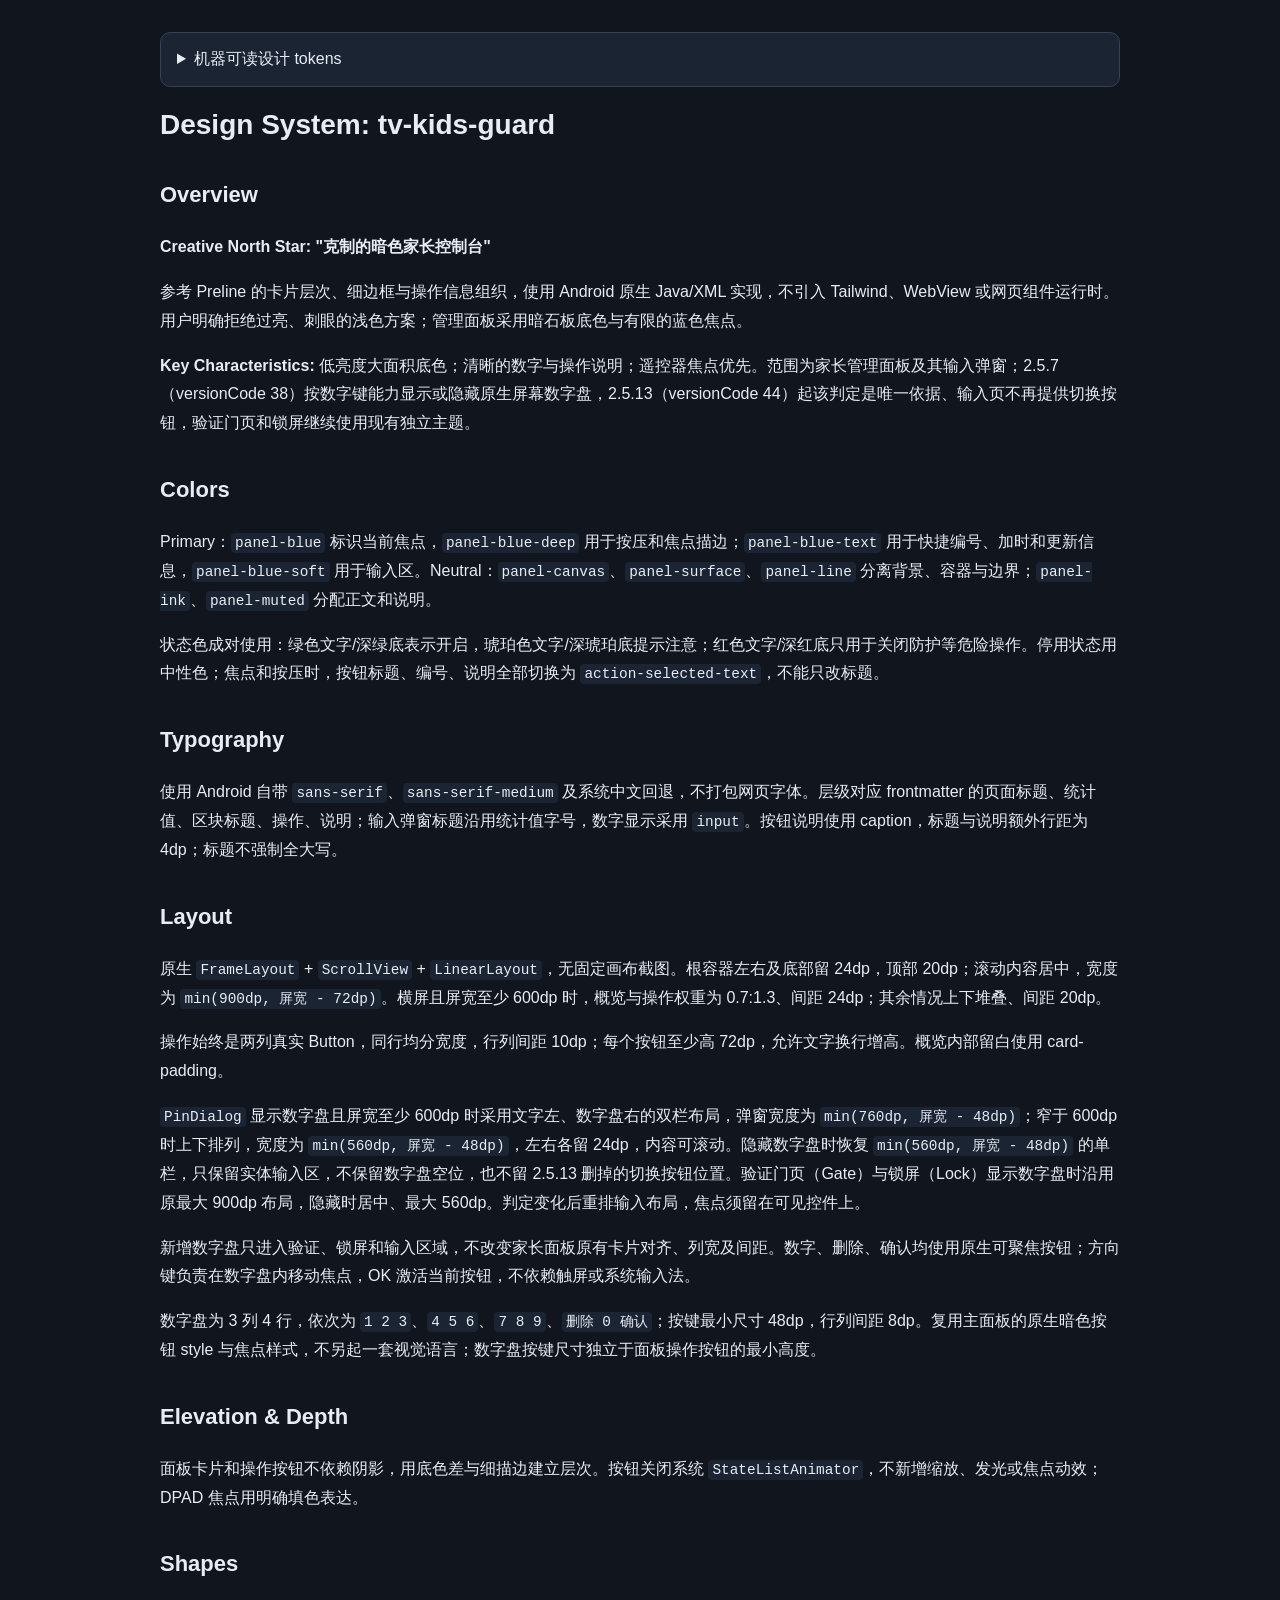
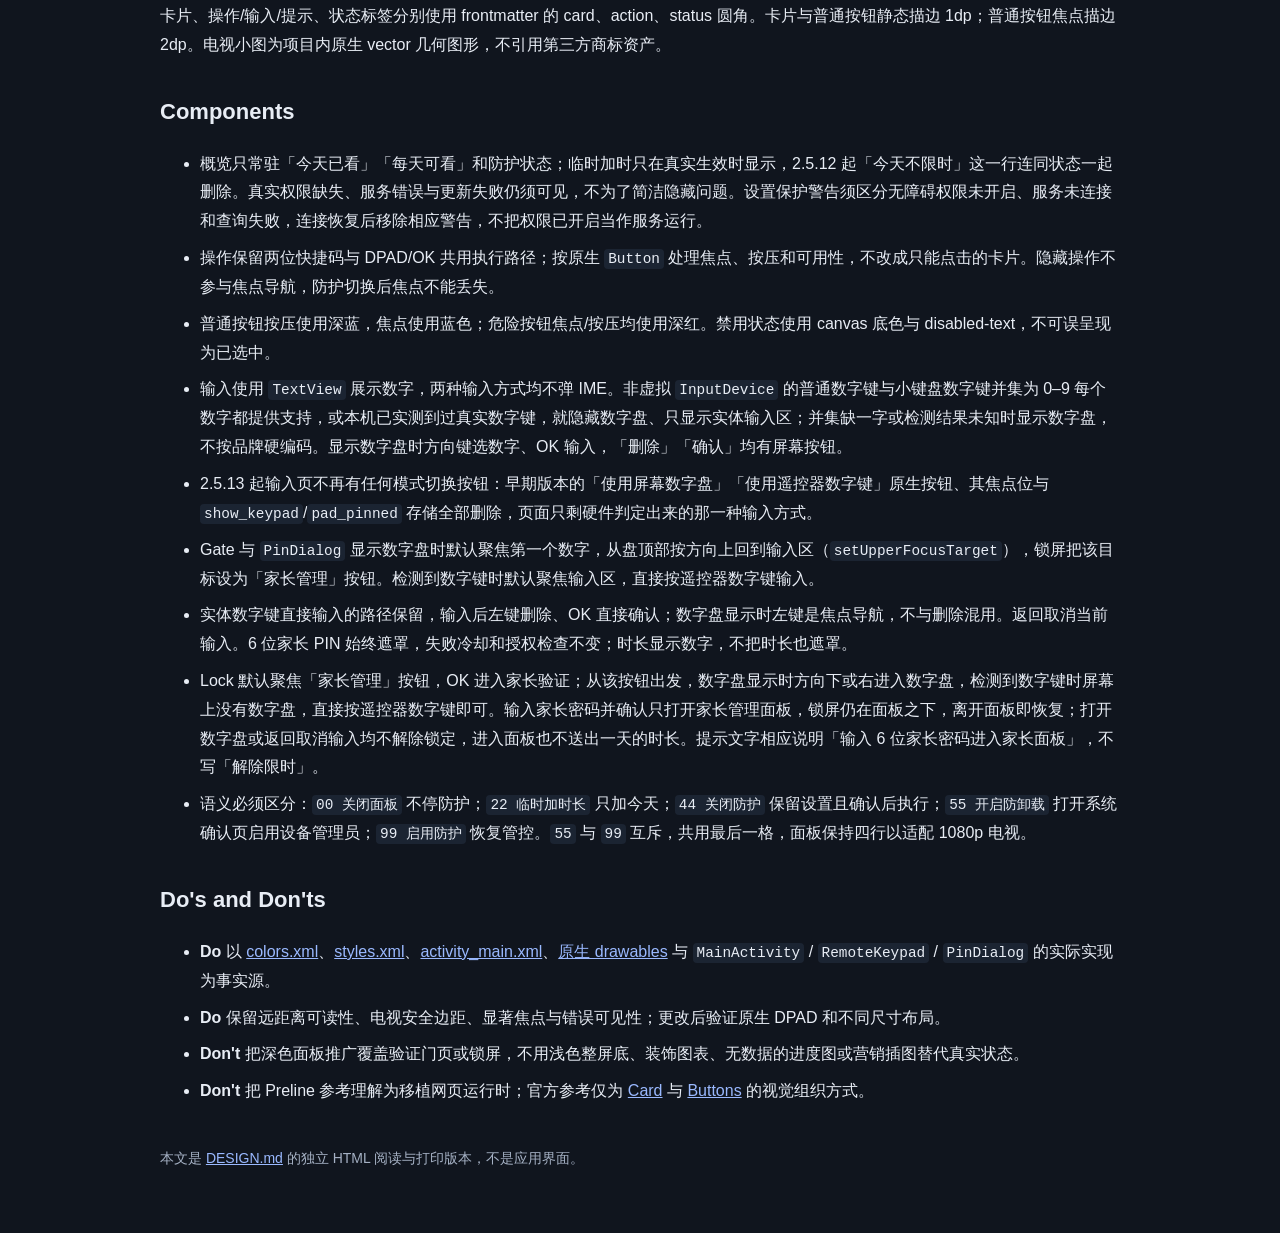
==== DESIGN.html @ c58eb55c "feat: let the hardware alone pick the input mode The Sony remote has number keys, the pad was correc" ====
<!doctype html>
<html lang="zh-CN">
<head>
<meta charset="utf-8">
<meta name="viewport" content="width=device-width, initial-scale=1">
<title>Design System: tv-kids-guard</title>
<style>html{color-scheme:dark}body{margin:0;background:#10151e;color:#e8edf5;font:16px/1.8 sans-serif}main{max-width:960px;margin:auto;padding:32px 24px 64px}h1{font-size:28px;line-height:1.35}h2{font-size:22px;margin-top:32px}p,li{overflow-wrap:anywhere}li+li{margin-top:8px}a{color:#9ab9ff}a:focus-visible,summary:focus-visible{outline:2px solid #9ab9ff;outline-offset:4px}code,pre{font-family:monospace;font-size:.9em}code{background:#1b2432;padding:2px 4px;border-radius:4px}details{padding:12px 16px;background:#1b2432;border:1px solid #354154;border-radius:10px}summary{cursor:pointer}pre{overflow:auto;line-height:1.5}.table-wrap{overflow:auto}table{border-collapse:collapse;width:100%}th,td{padding:8px 12px;border:1px solid #354154;text-align:left}footer{margin-top:40px;color:#a5b1c4;font-size:14px}@media(max-width:600px){main{padding:20px 16px 40px}h1{font-size:25px}}@media print{html{color-scheme:light}body{background:white;color:black;font-size:11pt}main{max-width:none;padding:0}a{color:inherit}code,details{background:transparent}pre{white-space:pre-wrap}h2{break-after:avoid}li,tr{break-inside:avoid}details{display:none}footer{color:#444}}</style>
</head>
<body><main>
<details><summary>机器可读设计 tokens</summary><pre>name: tv-kids-guard 家长管理
description: 原生 Android TV 的克制暗色家长控制台，以遥控器焦点和清晰状态为中心。
colors:
  panel-canvas: &quot;#10151E&quot;
  panel-surface: &quot;#1B2432&quot;
  panel-ink: &quot;#E8EDF5&quot;
  panel-muted: &quot;#A5B1C4&quot;
  panel-line: &quot;#354154&quot;
  panel-blue: &quot;#315DCA&quot;
  panel-blue-deep: &quot;#254BA8&quot;
  panel-blue-text: &quot;#9AB9FF&quot;
  panel-blue-soft: &quot;#202F49&quot;
  panel-green: &quot;#90D9B3&quot;
  panel-green-soft: &quot;#17392F&quot;
  panel-amber: &quot;#F3C478&quot;
  panel-amber-soft: &quot;#332A1D&quot;
  panel-red: &quot;#FDA4AF&quot;
  panel-red-soft: &quot;#35222B&quot;
  panel-danger-focus: &quot;#9F2346&quot;
  action-selected-text: &quot;#FFFFFF&quot;
  action-disabled-text: &quot;#68778D&quot;
typography:
  title: {fontFamily: &quot;sans-serif-medium&quot;, fontSize: &quot;28sp&quot;}
  value: {fontFamily: &quot;sans-serif-medium&quot;, fontSize: &quot;26sp&quot;}
  heading: {fontFamily: &quot;sans-serif-medium&quot;, fontSize: &quot;20sp&quot;}
  action: {fontFamily: &quot;sans-serif-medium&quot;, fontSize: &quot;18sp&quot;}
  message: {fontFamily: &quot;Android default&quot;, fontSize: &quot;18sp&quot;}
  caption: {fontFamily: &quot;sans-serif&quot;, fontSize: &quot;14sp&quot;}
  input: {fontFamily: &quot;Android default&quot;, fontSize: &quot;36sp&quot;, fontWeight: 700}
rounded:
  status: &quot;6dp&quot;
  action: &quot;10dp&quot;
  card: &quot;14dp&quot;
spacing:
  action-gap: &quot;10dp&quot;
  action-inline: &quot;14dp&quot;
  action-block: &quot;12dp&quot;
  card-padding: &quot;18dp&quot;
  overscan: &quot;24dp&quot;
  dialog-padding: &quot;28dp&quot;
components:
  card: {backgroundColor: &quot;{colors.panel-surface}&quot;, textColor: &quot;{colors.panel-ink}&quot;, rounded: &quot;{rounded.card}&quot;, padding: &quot;{spacing.card-padding}&quot;}
  action: {backgroundColor: &quot;{colors.panel-surface}&quot;, textColor: &quot;{colors.panel-ink}&quot;, typography: &quot;{typography.action}&quot;, rounded: &quot;{rounded.action}&quot;, padding: &quot;12dp 14dp&quot;}
  action-focused: {backgroundColor: &quot;{colors.panel-blue}&quot;, textColor: &quot;{colors.action-selected-text}&quot;, rounded: &quot;{rounded.action}&quot;}
  danger: {backgroundColor: &quot;{colors.panel-red-soft}&quot;, textColor: &quot;{colors.panel-red}&quot;, rounded: &quot;{rounded.action}&quot;}
  danger-focused: {backgroundColor: &quot;{colors.panel-danger-focus}&quot;, textColor: &quot;{colors.action-selected-text}&quot;, rounded: &quot;{rounded.action}&quot;}</pre></details>
<h1>Design System: tv-kids-guard</h1>
<h2>Overview</h2>
<p><strong>Creative North Star: "克制的暗色家长控制台"</strong></p>
<p>参考 Preline 的卡片层次、细边框与操作信息组织，使用 Android 原生 Java/XML 实现，不引入 Tailwind、WebView 或网页组件运行时。用户明确拒绝过亮、刺眼的浅色方案；管理面板采用暗石板底色与有限的蓝色焦点。</p>
<p><strong>Key Characteristics:</strong> 低亮度大面积底色；清晰的数字与操作说明；遥控器焦点优先。范围为家长管理面板及其输入弹窗；2.5.7（versionCode 38）按数字键能力显示或隐藏原生屏幕数字盘，2.5.13（versionCode 44）起该判定是唯一依据、输入页不再提供切换按钮，验证门页和锁屏继续使用现有独立主题。</p>
<h2>Colors</h2>
<p>Primary：<code>panel-blue</code> 标识当前焦点，<code>panel-blue-deep</code> 用于按压和焦点描边；<code>panel-blue-text</code> 用于快捷编号、加时和更新信息，<code>panel-blue-soft</code> 用于输入区。Neutral：<code>panel-canvas</code>、<code>panel-surface</code>、<code>panel-line</code> 分离背景、容器与边界；<code>panel-ink</code>、<code>panel-muted</code> 分配正文和说明。</p>
<p>状态色成对使用：绿色文字/深绿底表示开启，琥珀色文字/深琥珀底提示注意；红色文字/深红底只用于关闭防护等危险操作。停用状态用中性色；焦点和按压时，按钮标题、编号、说明全部切换为 <code>action-selected-text</code>，不能只改标题。</p>
<h2>Typography</h2>
<p>使用 Android 自带 <code>sans-serif</code>、<code>sans-serif-medium</code> 及系统中文回退，不打包网页字体。层级对应 frontmatter 的页面标题、统计值、区块标题、操作、说明；输入弹窗标题沿用统计值字号，数字显示采用 <code>input</code>。按钮说明使用 caption，标题与说明额外行距为 4dp；标题不强制全大写。</p>
<h2>Layout</h2>
<p>原生 <code>FrameLayout</code> + <code>ScrollView</code> + <code>LinearLayout</code>，无固定画布截图。根容器左右及底部留 24dp，顶部 20dp；滚动内容居中，宽度为 <code>min(900dp, 屏宽 - 72dp)</code>。横屏且屏宽至少 600dp 时，概览与操作权重为 0.7:1.3、间距 24dp；其余情况上下堆叠、间距 20dp。</p>
<p>操作始终是两列真实 Button，同行均分宽度，行列间距 10dp；每个按钮至少高 72dp，允许文字换行增高。概览内部留白使用 card-padding。</p>
<p><code>PinDialog</code> 显示数字盘且屏宽至少 600dp 时采用文字左、数字盘右的双栏布局，弹窗宽度为 <code>min(760dp, 屏宽 - 48dp)</code>；窄于 600dp 时上下排列，宽度为 <code>min(560dp, 屏宽 - 48dp)</code>，左右各留 24dp，内容可滚动。隐藏数字盘时恢复 <code>min(560dp, 屏宽 - 48dp)</code> 的单栏，只保留实体输入区，不保留数字盘空位，也不留 2.5.13 删掉的切换按钮位置。验证门页（Gate）与锁屏（Lock）显示数字盘时沿用原最大 900dp 布局，隐藏时居中、最大 560dp。判定变化后重排输入布局，焦点须留在可见控件上。</p>
<p>新增数字盘只进入验证、锁屏和输入区域，不改变家长面板原有卡片对齐、列宽及间距。数字、删除、确认均使用原生可聚焦按钮；方向键负责在数字盘内移动焦点，OK 激活当前按钮，不依赖触屏或系统输入法。</p>
<p>数字盘为 3 列 4 行，依次为 <code>1 2 3</code>、<code>4 5 6</code>、<code>7 8 9</code>、<code>删除 0 确认</code>；按键最小尺寸 48dp，行列间距 8dp。复用主面板的原生暗色按钮 style 与焦点样式，不另起一套视觉语言；数字盘按键尺寸独立于面板操作按钮的最小高度。</p>
<h2>Elevation &amp; Depth</h2>
<p>面板卡片和操作按钮不依赖阴影，用底色差与细描边建立层次。按钮关闭系统 <code>StateListAnimator</code>，不新增缩放、发光或焦点动效；DPAD 焦点用明确填色表达。</p>
<h2>Shapes</h2>
<p>卡片、操作/输入/提示、状态标签分别使用 frontmatter 的 card、action、status 圆角。卡片与普通按钮静态描边 1dp；普通按钮焦点描边 2dp。电视小图为项目内原生 vector 几何图形，不引用第三方商标资产。</p>
<h2>Components</h2>
<ul>
  <li>概览只常驻「今天已看」「每天可看」和防护状态；临时加时只在真实生效时显示，2.5.12 起「今天不限时」这一行连同状态一起删除。真实权限缺失、服务错误与更新失败仍须可见，不为了简洁隐藏问题。设置保护警告须区分无障碍权限未开启、服务未连接和查询失败，连接恢复后移除相应警告，不把权限已开启当作服务运行。</li>
  <li>操作保留两位快捷码与 DPAD/OK 共用执行路径；按原生 <code>Button</code> 处理焦点、按压和可用性，不改成只能点击的卡片。隐藏操作不参与焦点导航，防护切换后焦点不能丢失。</li>
  <li>普通按钮按压使用深蓝，焦点使用蓝色；危险按钮焦点/按压均使用深红。禁用状态使用 canvas 底色与 disabled-text，不可误呈现为已选中。</li>
  <li>输入使用 <code>TextView</code> 展示数字，两种输入方式均不弹 IME。非虚拟 <code>InputDevice</code> 的普通数字键与小键盘数字键并集为 0–9 每个数字都提供支持，或本机已实测到过真实数字键，就隐藏数字盘、只显示实体输入区；并集缺一字或检测结果未知时显示数字盘，不按品牌硬编码。显示数字盘时方向键选数字、OK 输入，「删除」「确认」均有屏幕按钮。</li>
  <li>2.5.13 起输入页不再有任何模式切换按钮：早期版本的「使用屏幕数字盘」「使用遥控器数字键」原生按钮、其焦点位与 <code>show_keypad</code>/<code>pad_pinned</code> 存储全部删除，页面只剩硬件判定出来的那一种输入方式。</li>
  <li>Gate 与 <code>PinDialog</code> 显示数字盘时默认聚焦第一个数字，从盘顶部按方向上回到输入区（<code>setUpperFocusTarget</code>），锁屏把该目标设为「家长管理」按钮。检测到数字键时默认聚焦输入区，直接按遥控器数字键输入。</li>
  <li>实体数字键直接输入的路径保留，输入后左键删除、OK 直接确认；数字盘显示时左键是焦点导航，不与删除混用。返回取消当前输入。6 位家长 PIN 始终遮罩，失败冷却和授权检查不变；时长显示数字，不把时长也遮罩。</li>
  <li>Lock 默认聚焦「家长管理」按钮，OK 进入家长验证；从该按钮出发，数字盘显示时方向下或右进入数字盘，检测到数字键时屏幕上没有数字盘，直接按遥控器数字键即可。输入家长密码并确认只打开家长管理面板，锁屏仍在面板之下，离开面板即恢复；打开数字盘或返回取消输入均不解除锁定，进入面板也不送出一天的时长。提示文字相应说明「输入 6 位家长密码进入家长面板」，不写「解除限时」。</li>
  <li>语义必须区分：<code>00 关闭面板</code> 不停防护；<code>22 临时加时长</code> 只加今天；<code>44 关闭防护</code> 保留设置且确认后执行；<code>55 开启防卸载</code> 打开系统确认页启用设备管理员；<code>99 启用防护</code> 恢复管控。<code>55</code> 与 <code>99</code> 互斥，共用最后一格，面板保持四行以适配 1080p 电视。</li>
</ul>
<h2>Do's and Don'ts</h2>
<ul>
  <li><strong>Do</strong> 以 <a href="app/src/main/res/values/colors.xml">colors.xml</a>、<a href="app/src/main/res/values/styles.xml">styles.xml</a>、<a href="app/src/main/res/layout/activity_main.xml">activity_main.xml</a>、<a href="app/src/main/res/drawable/">原生 drawables</a> 与 <code>MainActivity</code> / <code>RemoteKeypad</code> / <code>PinDialog</code> 的实际实现为事实源。</li>
  <li><strong>Do</strong> 保留远距离可读性、电视安全边距、显著焦点与错误可见性；更改后验证原生 DPAD 和不同尺寸布局。</li>
  <li><strong>Don't</strong> 把深色面板推广覆盖验证门页或锁屏，不用浅色整屏底、装饰图表、无数据的进度图或营销插图替代真实状态。</li>
  <li><strong>Don't</strong> 把 Preline 参考理解为移植网页运行时；官方参考仅为 <a href="https://preline.co/docs/components/card.html">Card</a> 与 <a href="https://preline.co/docs/components/buttons.html">Buttons</a> 的视觉组织方式。</li>
</ul>
<footer>本文是 <a href="DESIGN.md">DESIGN.md</a> 的独立 HTML 阅读与打印版本，不是应用界面。</footer>
</main></body>
</html>
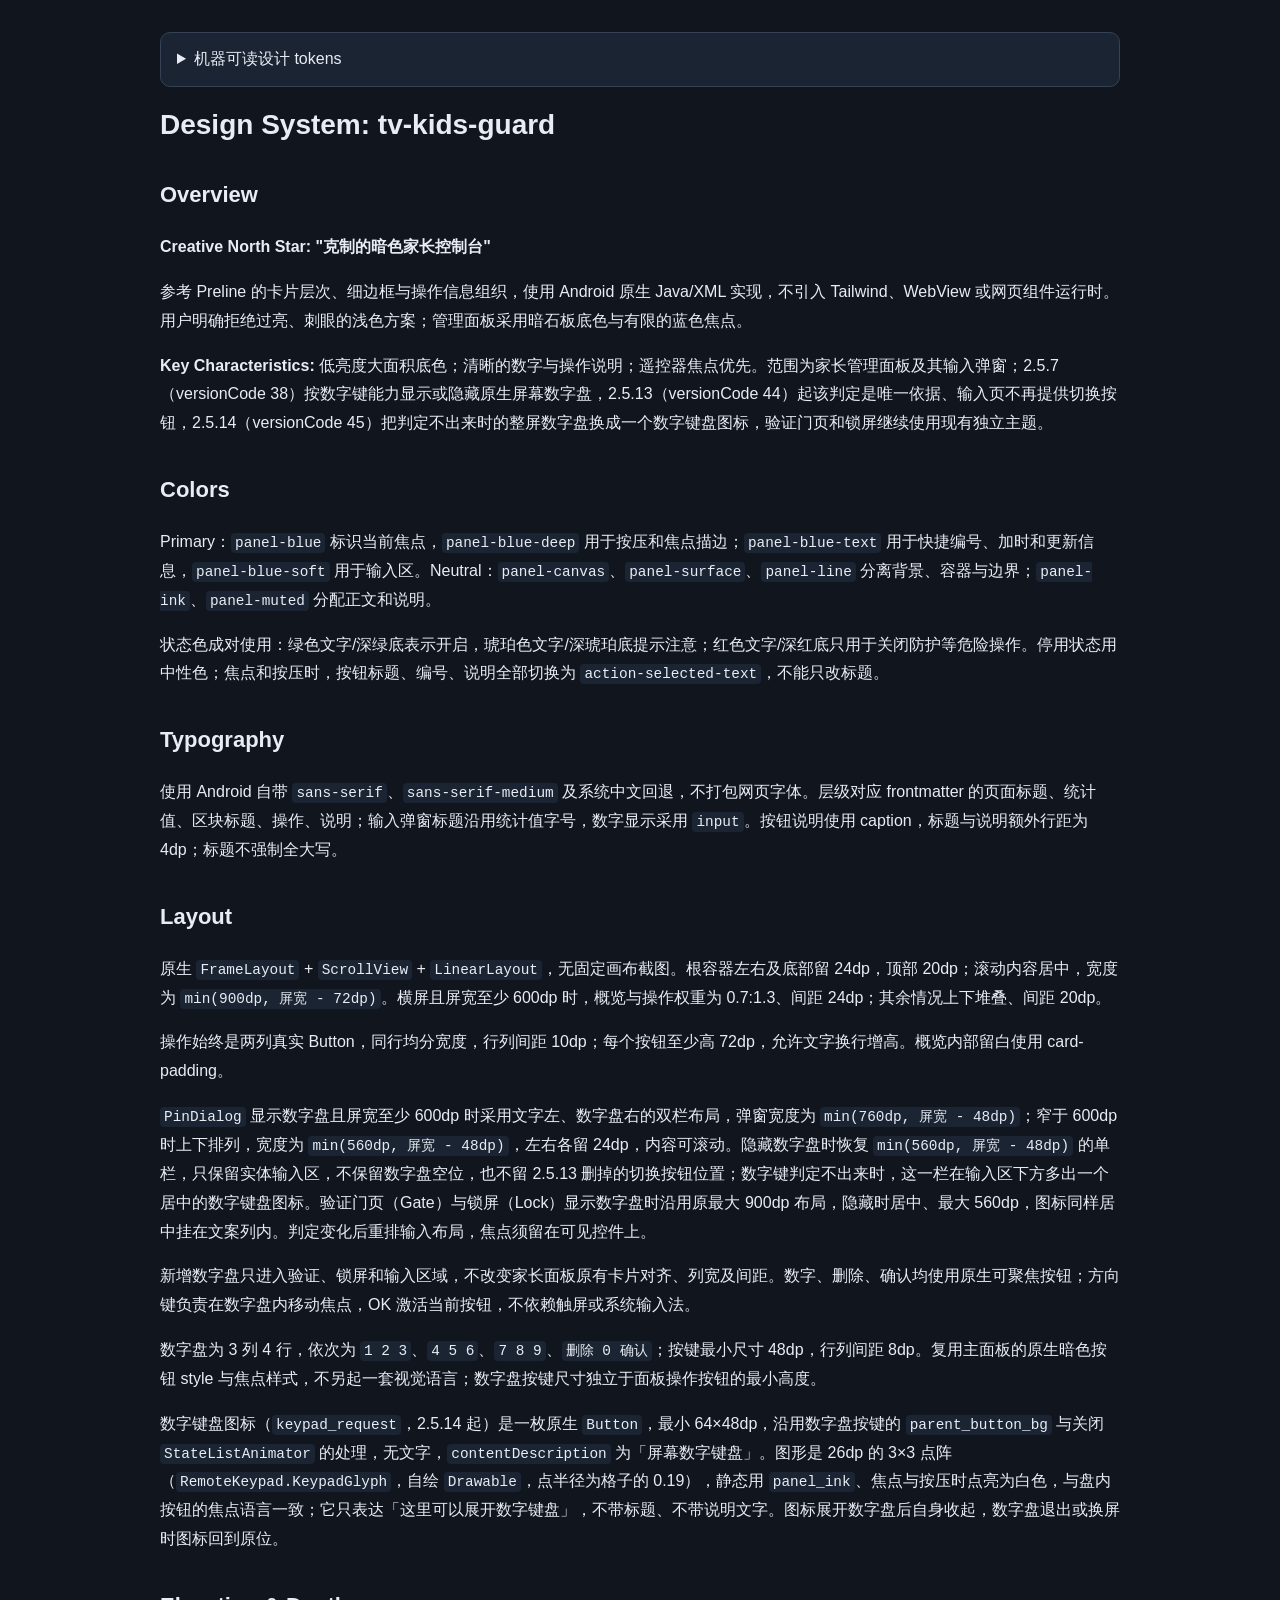
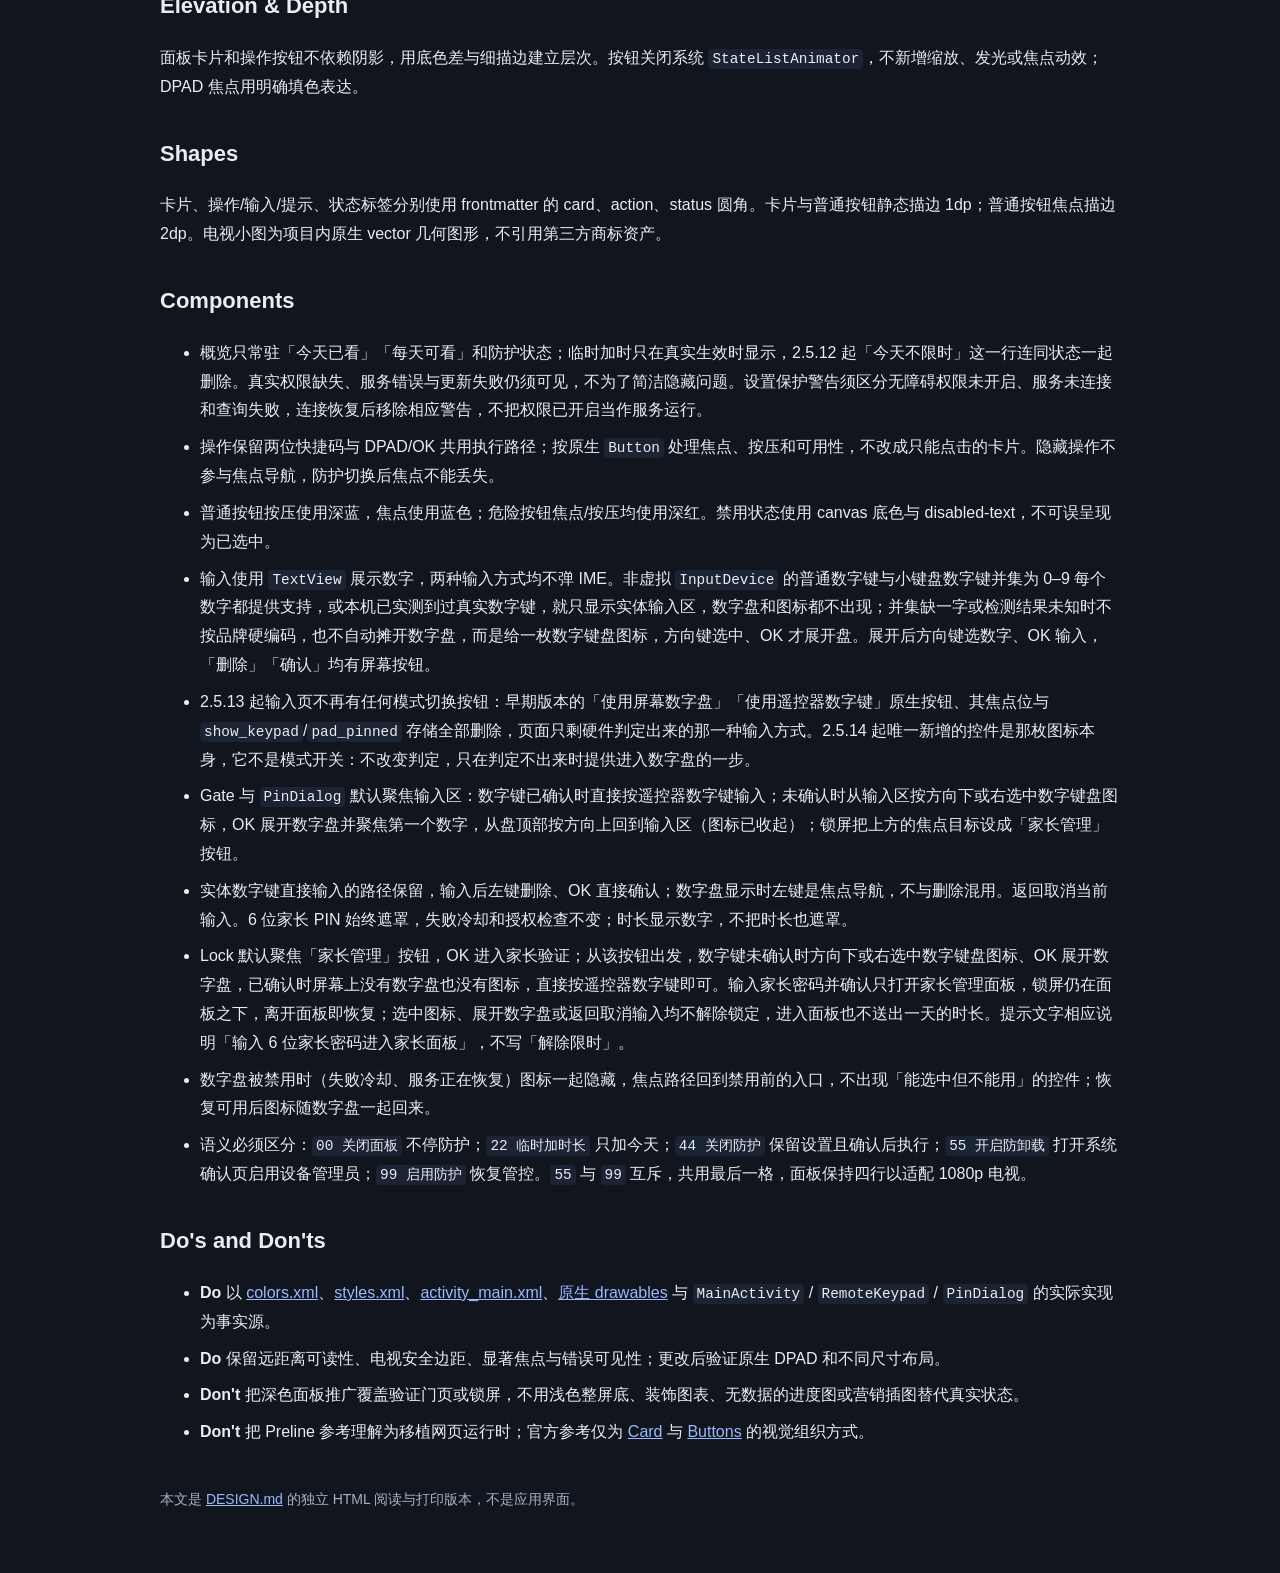
==== commit d4848f39: "feat: keep the number pad behind an icon until it is asked for 2.5.14 (versionCode 45). A television" ====
--- a/DESIGN.html
+++ b/DESIGN.html
@@ -57,7 +57,7 @@
 <h2>Overview</h2>
 <p><strong>Creative North Star: "克制的暗色家长控制台"</strong></p>
 <p>参考 Preline 的卡片层次、细边框与操作信息组织，使用 Android 原生 Java/XML 实现，不引入 Tailwind、WebView 或网页组件运行时。用户明确拒绝过亮、刺眼的浅色方案；管理面板采用暗石板底色与有限的蓝色焦点。</p>
-<p><strong>Key Characteristics:</strong> 低亮度大面积底色；清晰的数字与操作说明；遥控器焦点优先。范围为家长管理面板及其输入弹窗；2.5.7（versionCode 38）按数字键能力显示或隐藏原生屏幕数字盘，2.5.13（versionCode 44）起该判定是唯一依据、输入页不再提供切换按钮，验证门页和锁屏继续使用现有独立主题。</p>
+<p><strong>Key Characteristics:</strong> 低亮度大面积底色；清晰的数字与操作说明；遥控器焦点优先。范围为家长管理面板及其输入弹窗；2.5.7（versionCode 38）按数字键能力显示或隐藏原生屏幕数字盘，2.5.13（versionCode 44）起该判定是唯一依据、输入页不再提供切换按钮，2.5.14（versionCode 45）把判定不出来时的整屏数字盘换成一个数字键盘图标，验证门页和锁屏继续使用现有独立主题。</p>
 <h2>Colors</h2>
 <p>Primary：<code>panel-blue</code> 标识当前焦点，<code>panel-blue-deep</code> 用于按压和焦点描边；<code>panel-blue-text</code> 用于快捷编号、加时和更新信息，<code>panel-blue-soft</code> 用于输入区。Neutral：<code>panel-canvas</code>、<code>panel-surface</code>、<code>panel-line</code> 分离背景、容器与边界；<code>panel-ink</code>、<code>panel-muted</code> 分配正文和说明。</p>
 <p>状态色成对使用：绿色文字/深绿底表示开启，琥珀色文字/深琥珀底提示注意；红色文字/深红底只用于关闭防护等危险操作。停用状态用中性色；焦点和按压时，按钮标题、编号、说明全部切换为 <code>action-selected-text</code>，不能只改标题。</p>
@@ -66,9 +66,10 @@
 <h2>Layout</h2>
 <p>原生 <code>FrameLayout</code> + <code>ScrollView</code> + <code>LinearLayout</code>，无固定画布截图。根容器左右及底部留 24dp，顶部 20dp；滚动内容居中，宽度为 <code>min(900dp, 屏宽 - 72dp)</code>。横屏且屏宽至少 600dp 时，概览与操作权重为 0.7:1.3、间距 24dp；其余情况上下堆叠、间距 20dp。</p>
 <p>操作始终是两列真实 Button，同行均分宽度，行列间距 10dp；每个按钮至少高 72dp，允许文字换行增高。概览内部留白使用 card-padding。</p>
-<p><code>PinDialog</code> 显示数字盘且屏宽至少 600dp 时采用文字左、数字盘右的双栏布局，弹窗宽度为 <code>min(760dp, 屏宽 - 48dp)</code>；窄于 600dp 时上下排列，宽度为 <code>min(560dp, 屏宽 - 48dp)</code>，左右各留 24dp，内容可滚动。隐藏数字盘时恢复 <code>min(560dp, 屏宽 - 48dp)</code> 的单栏，只保留实体输入区，不保留数字盘空位，也不留 2.5.13 删掉的切换按钮位置。验证门页（Gate）与锁屏（Lock）显示数字盘时沿用原最大 900dp 布局，隐藏时居中、最大 560dp。判定变化后重排输入布局，焦点须留在可见控件上。</p>
+<p><code>PinDialog</code> 显示数字盘且屏宽至少 600dp 时采用文字左、数字盘右的双栏布局，弹窗宽度为 <code>min(760dp, 屏宽 - 48dp)</code>；窄于 600dp 时上下排列，宽度为 <code>min(560dp, 屏宽 - 48dp)</code>，左右各留 24dp，内容可滚动。隐藏数字盘时恢复 <code>min(560dp, 屏宽 - 48dp)</code> 的单栏，只保留实体输入区，不保留数字盘空位，也不留 2.5.13 删掉的切换按钮位置；数字键判定不出来时，这一栏在输入区下方多出一个居中的数字键盘图标。验证门页（Gate）与锁屏（Lock）显示数字盘时沿用原最大 900dp 布局，隐藏时居中、最大 560dp，图标同样居中挂在文案列内。判定变化后重排输入布局，焦点须留在可见控件上。</p>
 <p>新增数字盘只进入验证、锁屏和输入区域，不改变家长面板原有卡片对齐、列宽及间距。数字、删除、确认均使用原生可聚焦按钮；方向键负责在数字盘内移动焦点，OK 激活当前按钮，不依赖触屏或系统输入法。</p>
 <p>数字盘为 3 列 4 行，依次为 <code>1 2 3</code>、<code>4 5 6</code>、<code>7 8 9</code>、<code>删除 0 确认</code>；按键最小尺寸 48dp，行列间距 8dp。复用主面板的原生暗色按钮 style 与焦点样式，不另起一套视觉语言；数字盘按键尺寸独立于面板操作按钮的最小高度。</p>
+<p>数字键盘图标（<code>keypad_request</code>，2.5.14 起）是一枚原生 <code>Button</code>，最小 64×48dp，沿用数字盘按键的 <code>parent_button_bg</code> 与关闭 <code>StateListAnimator</code> 的处理，无文字，<code>contentDescription</code> 为「屏幕数字键盘」。图形是 26dp 的 3×3 点阵（<code>RemoteKeypad.KeypadGlyph</code>，自绘 <code>Drawable</code>，点半径为格子的 0.19），静态用 <code>panel_ink</code>、焦点与按压时点亮为白色，与盘内按钮的焦点语言一致；它只表达「这里可以展开数字键盘」，不带标题、不带说明文字。图标展开数字盘后自身收起，数字盘退出或换屏时图标回到原位。</p>
 <h2>Elevation &amp; Depth</h2>
 <p>面板卡片和操作按钮不依赖阴影，用底色差与细描边建立层次。按钮关闭系统 <code>StateListAnimator</code>，不新增缩放、发光或焦点动效；DPAD 焦点用明确填色表达。</p>
 <h2>Shapes</h2>
@@ -78,11 +79,12 @@
   <li>概览只常驻「今天已看」「每天可看」和防护状态；临时加时只在真实生效时显示，2.5.12 起「今天不限时」这一行连同状态一起删除。真实权限缺失、服务错误与更新失败仍须可见，不为了简洁隐藏问题。设置保护警告须区分无障碍权限未开启、服务未连接和查询失败，连接恢复后移除相应警告，不把权限已开启当作服务运行。</li>
   <li>操作保留两位快捷码与 DPAD/OK 共用执行路径；按原生 <code>Button</code> 处理焦点、按压和可用性，不改成只能点击的卡片。隐藏操作不参与焦点导航，防护切换后焦点不能丢失。</li>
   <li>普通按钮按压使用深蓝，焦点使用蓝色；危险按钮焦点/按压均使用深红。禁用状态使用 canvas 底色与 disabled-text，不可误呈现为已选中。</li>
-  <li>输入使用 <code>TextView</code> 展示数字，两种输入方式均不弹 IME。非虚拟 <code>InputDevice</code> 的普通数字键与小键盘数字键并集为 0–9 每个数字都提供支持，或本机已实测到过真实数字键，就隐藏数字盘、只显示实体输入区；并集缺一字或检测结果未知时显示数字盘，不按品牌硬编码。显示数字盘时方向键选数字、OK 输入，「删除」「确认」均有屏幕按钮。</li>
-  <li>2.5.13 起输入页不再有任何模式切换按钮：早期版本的「使用屏幕数字盘」「使用遥控器数字键」原生按钮、其焦点位与 <code>show_keypad</code>/<code>pad_pinned</code> 存储全部删除，页面只剩硬件判定出来的那一种输入方式。</li>
-  <li>Gate 与 <code>PinDialog</code> 显示数字盘时默认聚焦第一个数字，从盘顶部按方向上回到输入区（<code>setUpperFocusTarget</code>），锁屏把该目标设为「家长管理」按钮。检测到数字键时默认聚焦输入区，直接按遥控器数字键输入。</li>
+  <li>输入使用 <code>TextView</code> 展示数字，两种输入方式均不弹 IME。非虚拟 <code>InputDevice</code> 的普通数字键与小键盘数字键并集为 0–9 每个数字都提供支持，或本机已实测到过真实数字键，就只显示实体输入区，数字盘和图标都不出现；并集缺一字或检测结果未知时不按品牌硬编码，也不自动摊开数字盘，而是给一枚数字键盘图标，方向键选中、OK 才展开盘。展开后方向键选数字、OK 输入，「删除」「确认」均有屏幕按钮。</li>
+  <li>2.5.13 起输入页不再有任何模式切换按钮：早期版本的「使用屏幕数字盘」「使用遥控器数字键」原生按钮、其焦点位与 <code>show_keypad</code>/<code>pad_pinned</code> 存储全部删除，页面只剩硬件判定出来的那一种输入方式。2.5.14 起唯一新增的控件是那枚图标本身，它不是模式开关：不改变判定，只在判定不出来时提供进入数字盘的一步。</li>
+  <li>Gate 与 <code>PinDialog</code> 默认聚焦输入区：数字键已确认时直接按遥控器数字键输入；未确认时从输入区按方向下或右选中数字键盘图标，OK 展开数字盘并聚焦第一个数字，从盘顶部按方向上回到输入区（图标已收起）；锁屏把上方的焦点目标设成「家长管理」按钮。</li>
   <li>实体数字键直接输入的路径保留，输入后左键删除、OK 直接确认；数字盘显示时左键是焦点导航，不与删除混用。返回取消当前输入。6 位家长 PIN 始终遮罩，失败冷却和授权检查不变；时长显示数字，不把时长也遮罩。</li>
-  <li>Lock 默认聚焦「家长管理」按钮，OK 进入家长验证；从该按钮出发，数字盘显示时方向下或右进入数字盘，检测到数字键时屏幕上没有数字盘，直接按遥控器数字键即可。输入家长密码并确认只打开家长管理面板，锁屏仍在面板之下，离开面板即恢复；打开数字盘或返回取消输入均不解除锁定，进入面板也不送出一天的时长。提示文字相应说明「输入 6 位家长密码进入家长面板」，不写「解除限时」。</li>
+  <li>Lock 默认聚焦「家长管理」按钮，OK 进入家长验证；从该按钮出发，数字键未确认时方向下或右选中数字键盘图标、OK 展开数字盘，已确认时屏幕上没有数字盘也没有图标，直接按遥控器数字键即可。输入家长密码并确认只打开家长管理面板，锁屏仍在面板之下，离开面板即恢复；选中图标、展开数字盘或返回取消输入均不解除锁定，进入面板也不送出一天的时长。提示文字相应说明「输入 6 位家长密码进入家长面板」，不写「解除限时」。</li>
+  <li>数字盘被禁用时（失败冷却、服务正在恢复）图标一起隐藏，焦点路径回到禁用前的入口，不出现「能选中但不能用」的控件；恢复可用后图标随数字盘一起回来。</li>
   <li>语义必须区分：<code>00 关闭面板</code> 不停防护；<code>22 临时加时长</code> 只加今天；<code>44 关闭防护</code> 保留设置且确认后执行；<code>55 开启防卸载</code> 打开系统确认页启用设备管理员；<code>99 启用防护</code> 恢复管控。<code>55</code> 与 <code>99</code> 互斥，共用最后一格，面板保持四行以适配 1080p 电视。</li>
 </ul>
 <h2>Do's and Don'ts</h2>
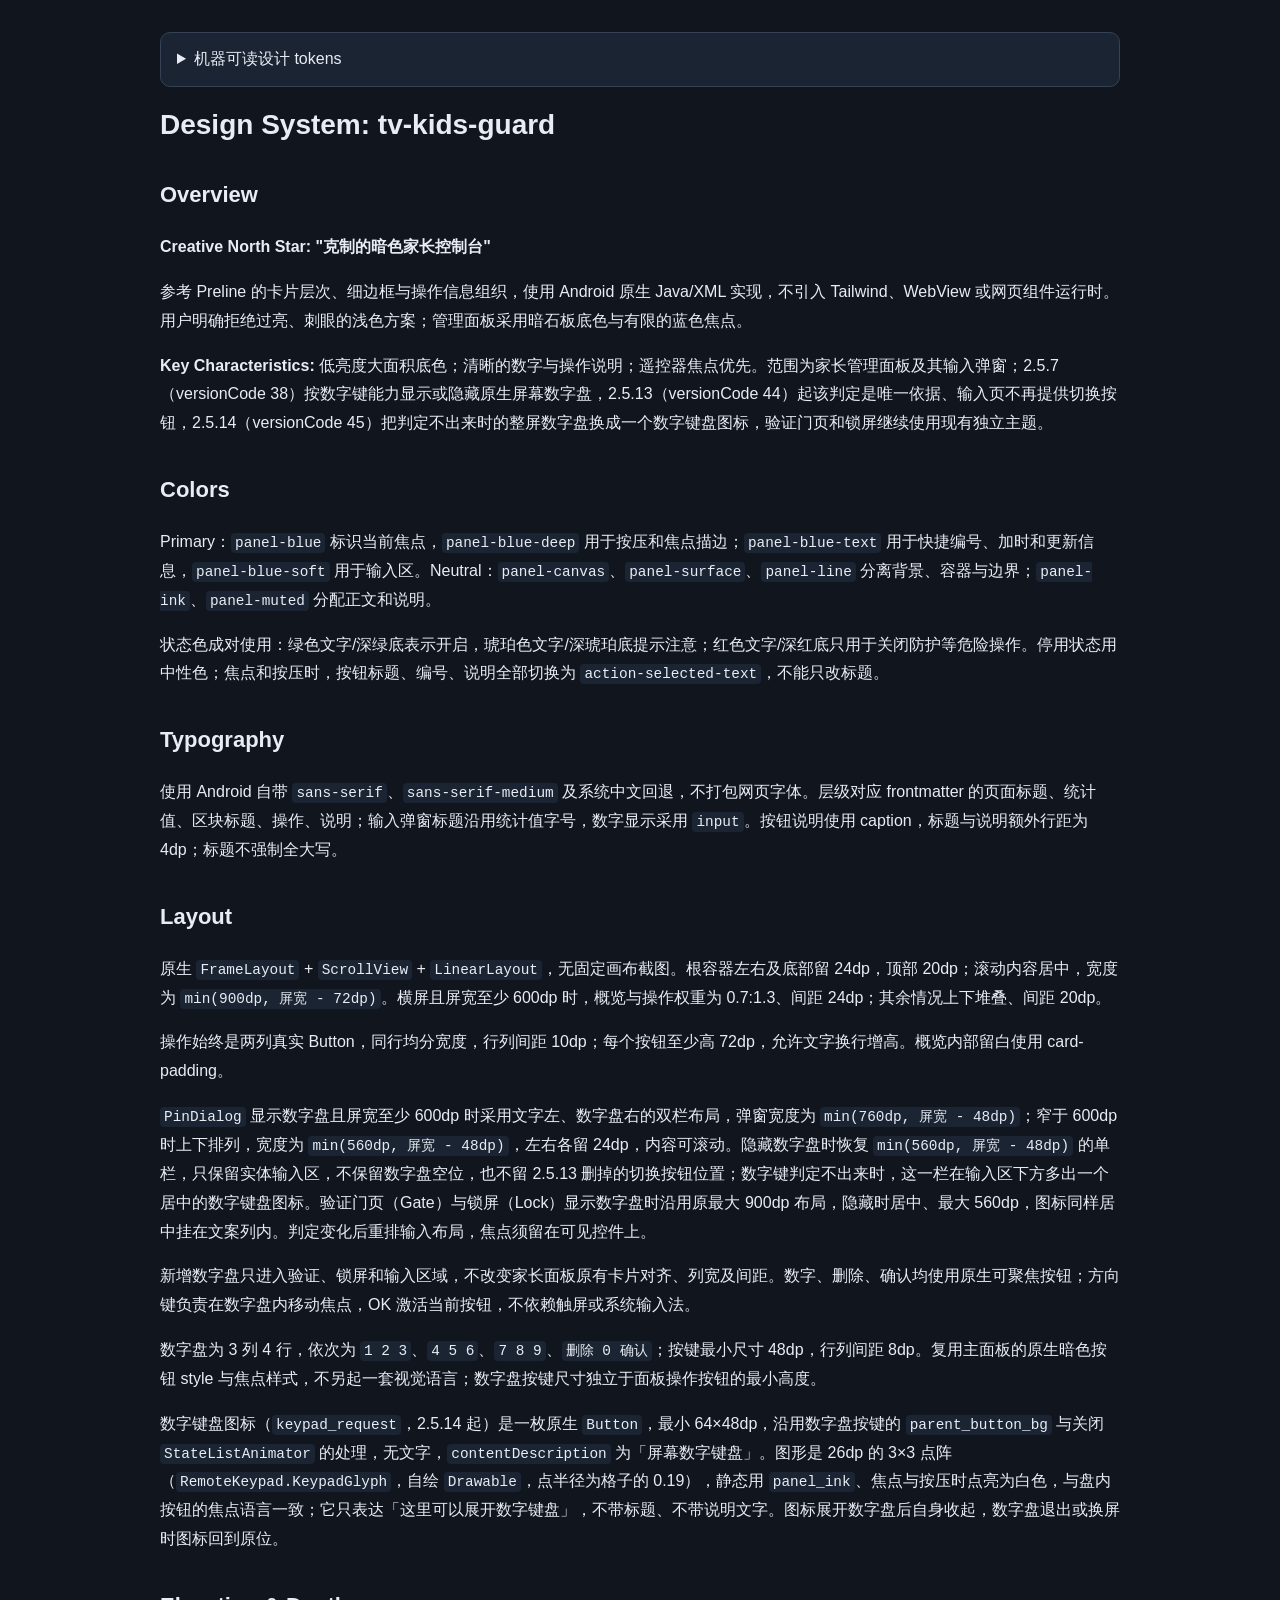
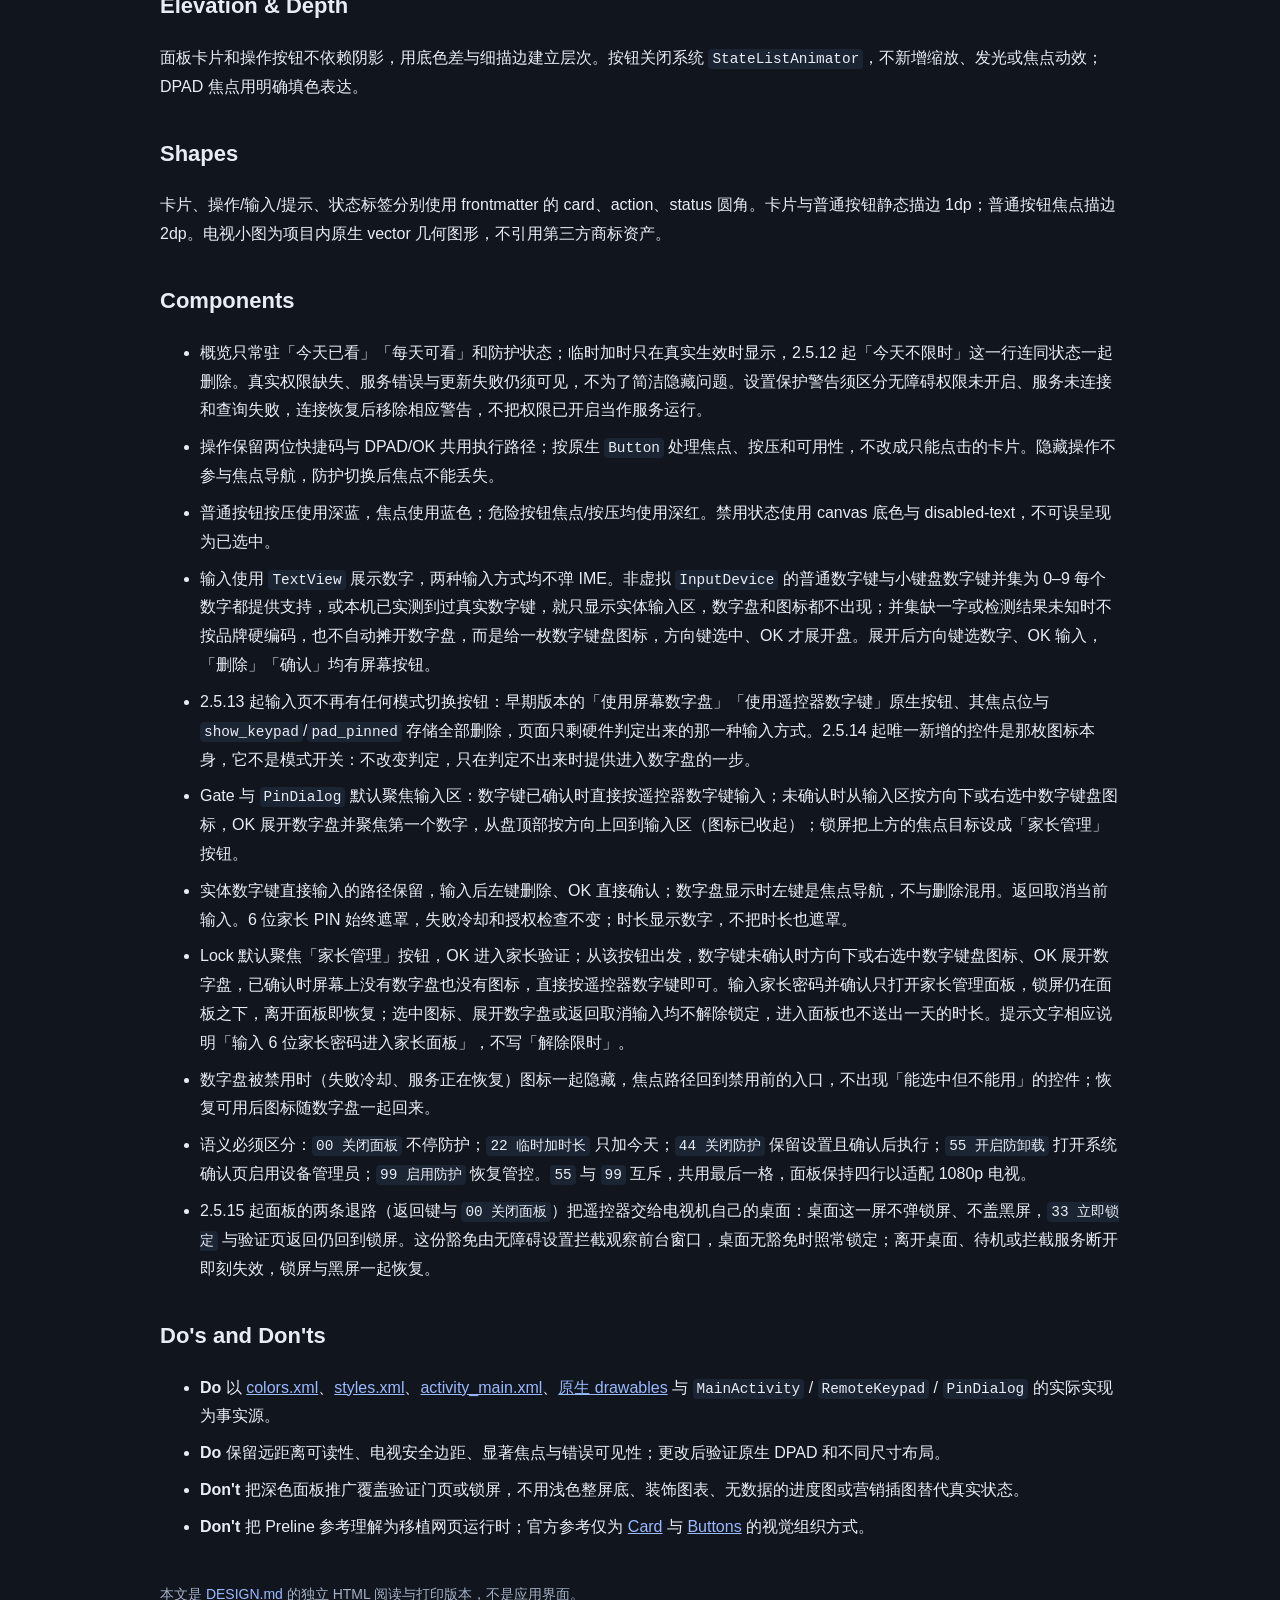
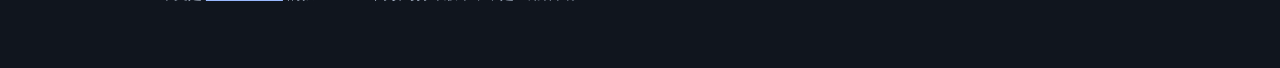
==== commit c341fb74: "feat: let a parent step out of the console to the desktop Backing out of the parent panel used to la" ====
--- a/DESIGN.html
+++ b/DESIGN.html
@@ -86,6 +86,7 @@
   <li>Lock 默认聚焦「家长管理」按钮，OK 进入家长验证；从该按钮出发，数字键未确认时方向下或右选中数字键盘图标、OK 展开数字盘，已确认时屏幕上没有数字盘也没有图标，直接按遥控器数字键即可。输入家长密码并确认只打开家长管理面板，锁屏仍在面板之下，离开面板即恢复；选中图标、展开数字盘或返回取消输入均不解除锁定，进入面板也不送出一天的时长。提示文字相应说明「输入 6 位家长密码进入家长面板」，不写「解除限时」。</li>
   <li>数字盘被禁用时（失败冷却、服务正在恢复）图标一起隐藏，焦点路径回到禁用前的入口，不出现「能选中但不能用」的控件；恢复可用后图标随数字盘一起回来。</li>
   <li>语义必须区分：<code>00 关闭面板</code> 不停防护；<code>22 临时加时长</code> 只加今天；<code>44 关闭防护</code> 保留设置且确认后执行；<code>55 开启防卸载</code> 打开系统确认页启用设备管理员；<code>99 启用防护</code> 恢复管控。<code>55</code> 与 <code>99</code> 互斥，共用最后一格，面板保持四行以适配 1080p 电视。</li>
+  <li>2.5.15 起面板的两条退路（返回键与 <code>00 关闭面板</code>）把遥控器交给电视机自己的桌面：桌面这一屏不弹锁屏、不盖黑屏，<code>33 立即锁定</code> 与验证页返回仍回到锁屏。这份豁免由无障碍设置拦截观察前台窗口，桌面无豁免时照常锁定；离开桌面、待机或拦截服务断开即刻失效，锁屏与黑屏一起恢复。</li>
 </ul>
 <h2>Do's and Don'ts</h2>
 <ul>
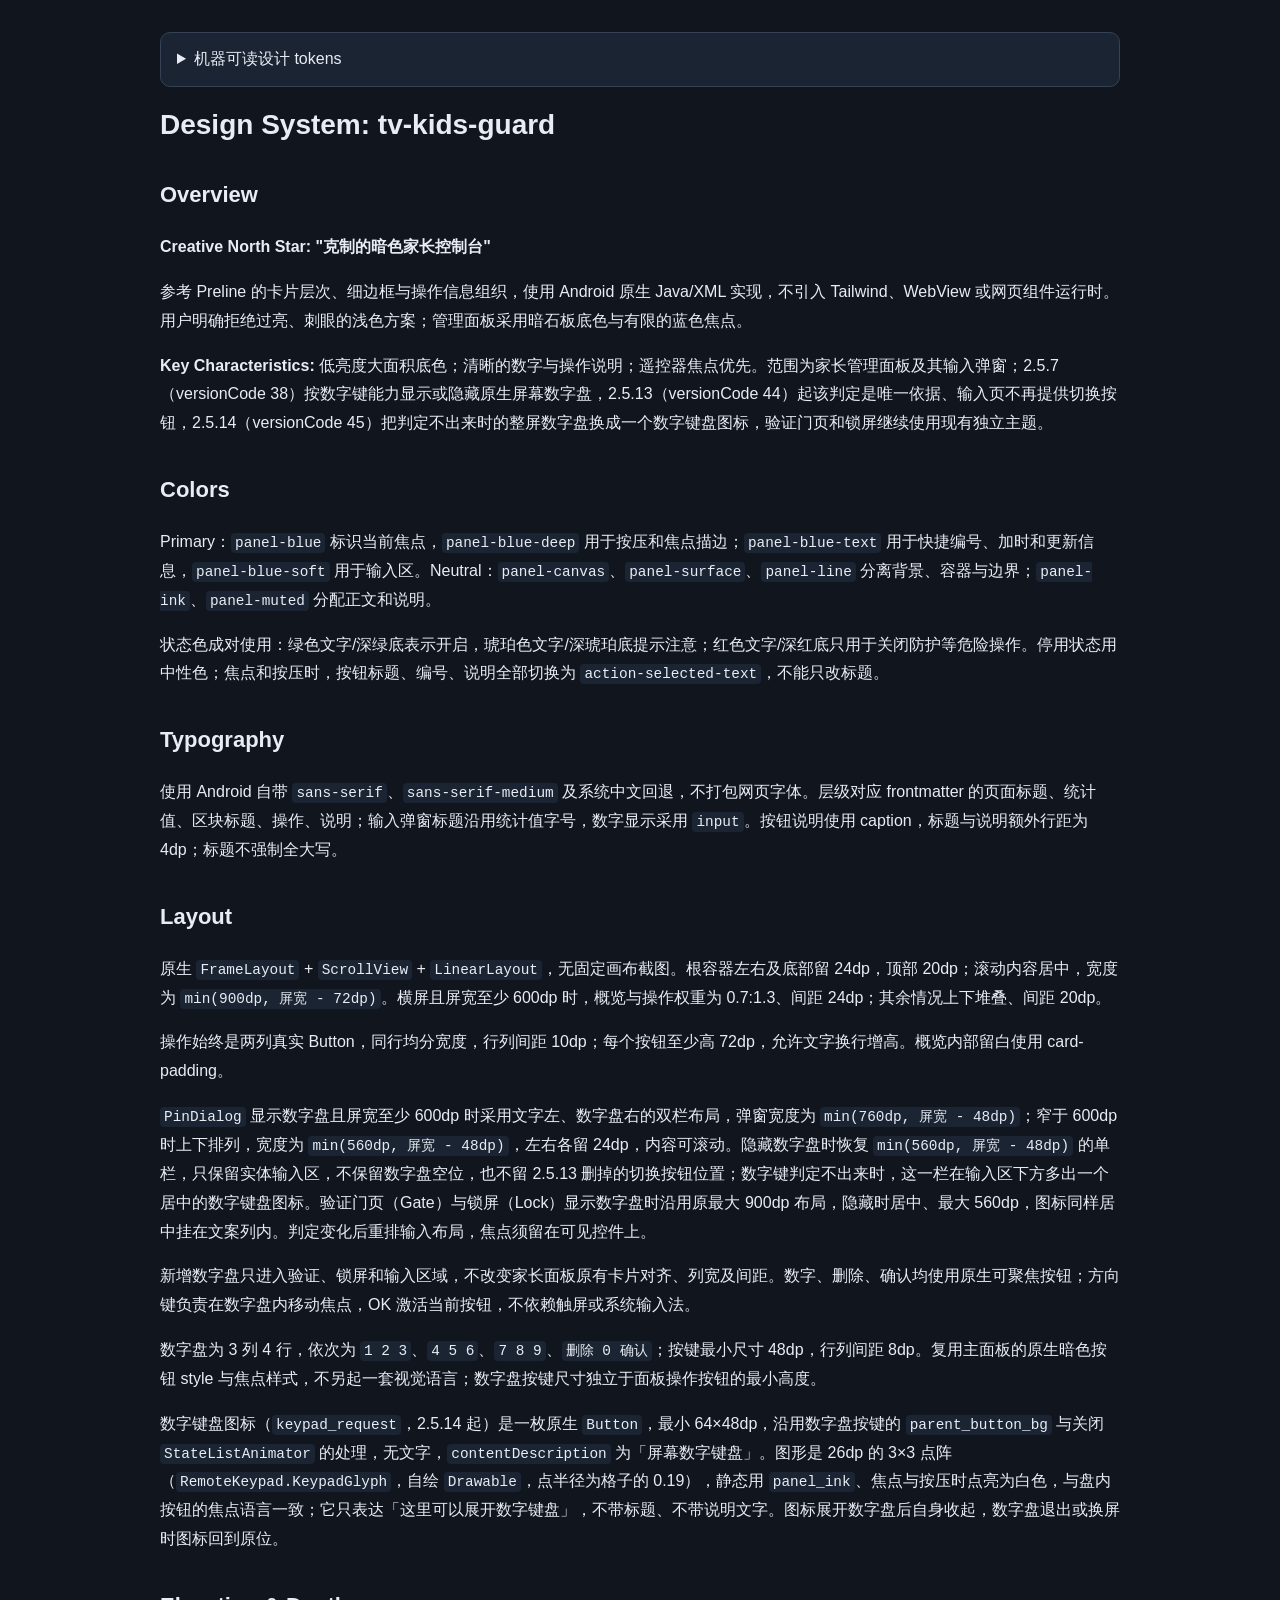
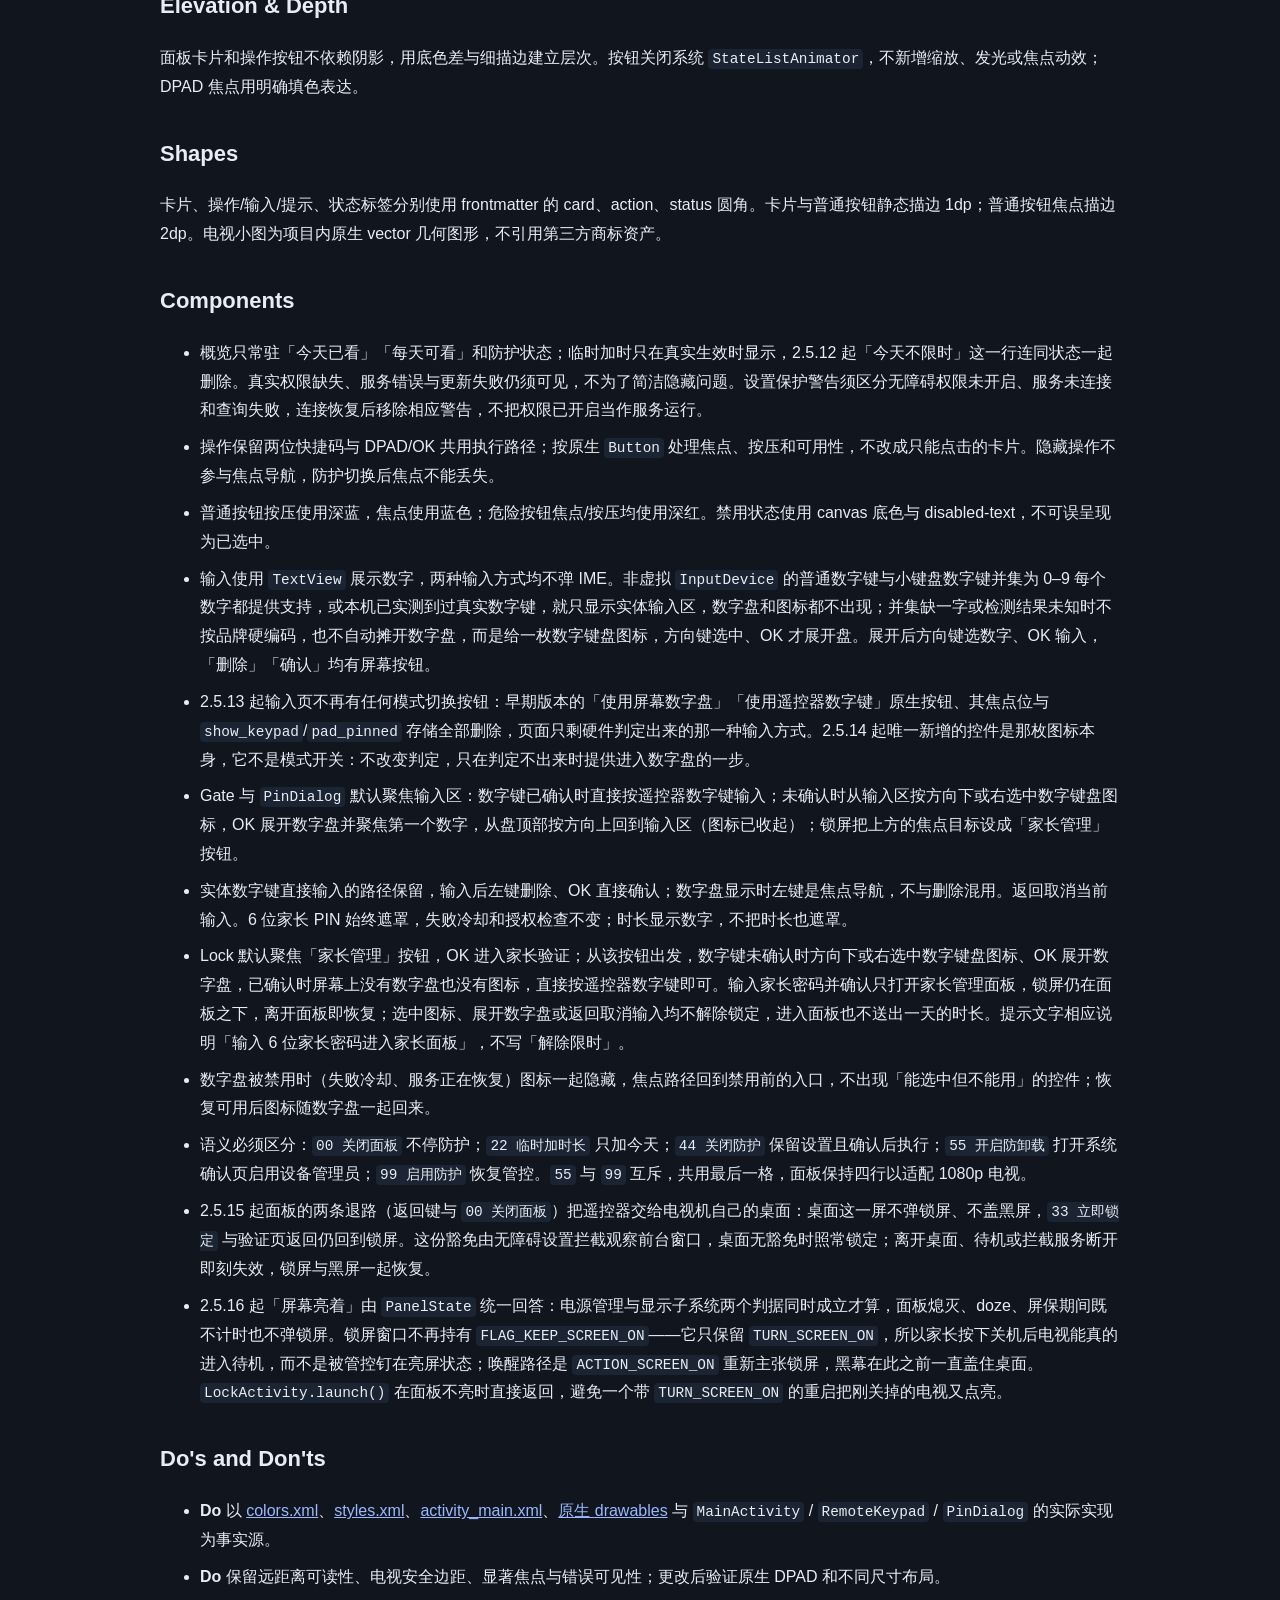
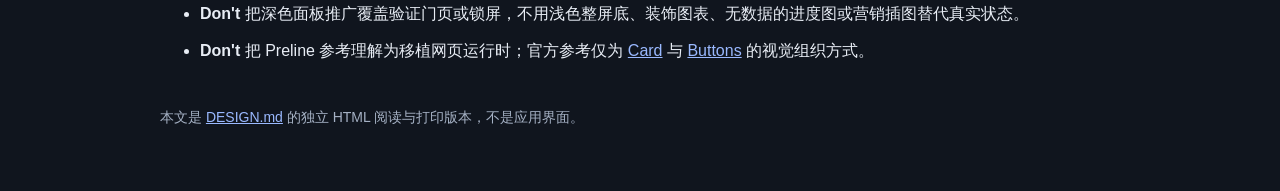
==== commit bfe822a1: "feat: ask the panel before charging a minute 待机不计时此前只信电源管理一个判据。Sony BRAVIA 4K 2015 的实机采样说明 这不够：77 分钟" ====
--- a/DESIGN.html
+++ b/DESIGN.html
@@ -87,6 +87,7 @@
   <li>数字盘被禁用时（失败冷却、服务正在恢复）图标一起隐藏，焦点路径回到禁用前的入口，不出现「能选中但不能用」的控件；恢复可用后图标随数字盘一起回来。</li>
   <li>语义必须区分：<code>00 关闭面板</code> 不停防护；<code>22 临时加时长</code> 只加今天；<code>44 关闭防护</code> 保留设置且确认后执行；<code>55 开启防卸载</code> 打开系统确认页启用设备管理员；<code>99 启用防护</code> 恢复管控。<code>55</code> 与 <code>99</code> 互斥，共用最后一格，面板保持四行以适配 1080p 电视。</li>
   <li>2.5.15 起面板的两条退路（返回键与 <code>00 关闭面板</code>）把遥控器交给电视机自己的桌面：桌面这一屏不弹锁屏、不盖黑屏，<code>33 立即锁定</code> 与验证页返回仍回到锁屏。这份豁免由无障碍设置拦截观察前台窗口，桌面无豁免时照常锁定；离开桌面、待机或拦截服务断开即刻失效，锁屏与黑屏一起恢复。</li>
+  <li>2.5.16 起「屏幕亮着」由 <code>PanelState</code> 统一回答：电源管理与显示子系统两个判据同时成立才算，面板熄灭、doze、屏保期间既不计时也不弹锁屏。锁屏窗口不再持有 <code>FLAG_KEEP_SCREEN_ON</code>——它只保留 <code>TURN_SCREEN_ON</code>，所以家长按下关机后电视能真的进入待机，而不是被管控钉在亮屏状态；唤醒路径是 <code>ACTION_SCREEN_ON</code> 重新主张锁屏，黑幕在此之前一直盖住桌面。<code>LockActivity.launch()</code> 在面板不亮时直接返回，避免一个带 <code>TURN_SCREEN_ON</code> 的重启把刚关掉的电视又点亮。</li>
 </ul>
 <h2>Do's and Don'ts</h2>
 <ul>
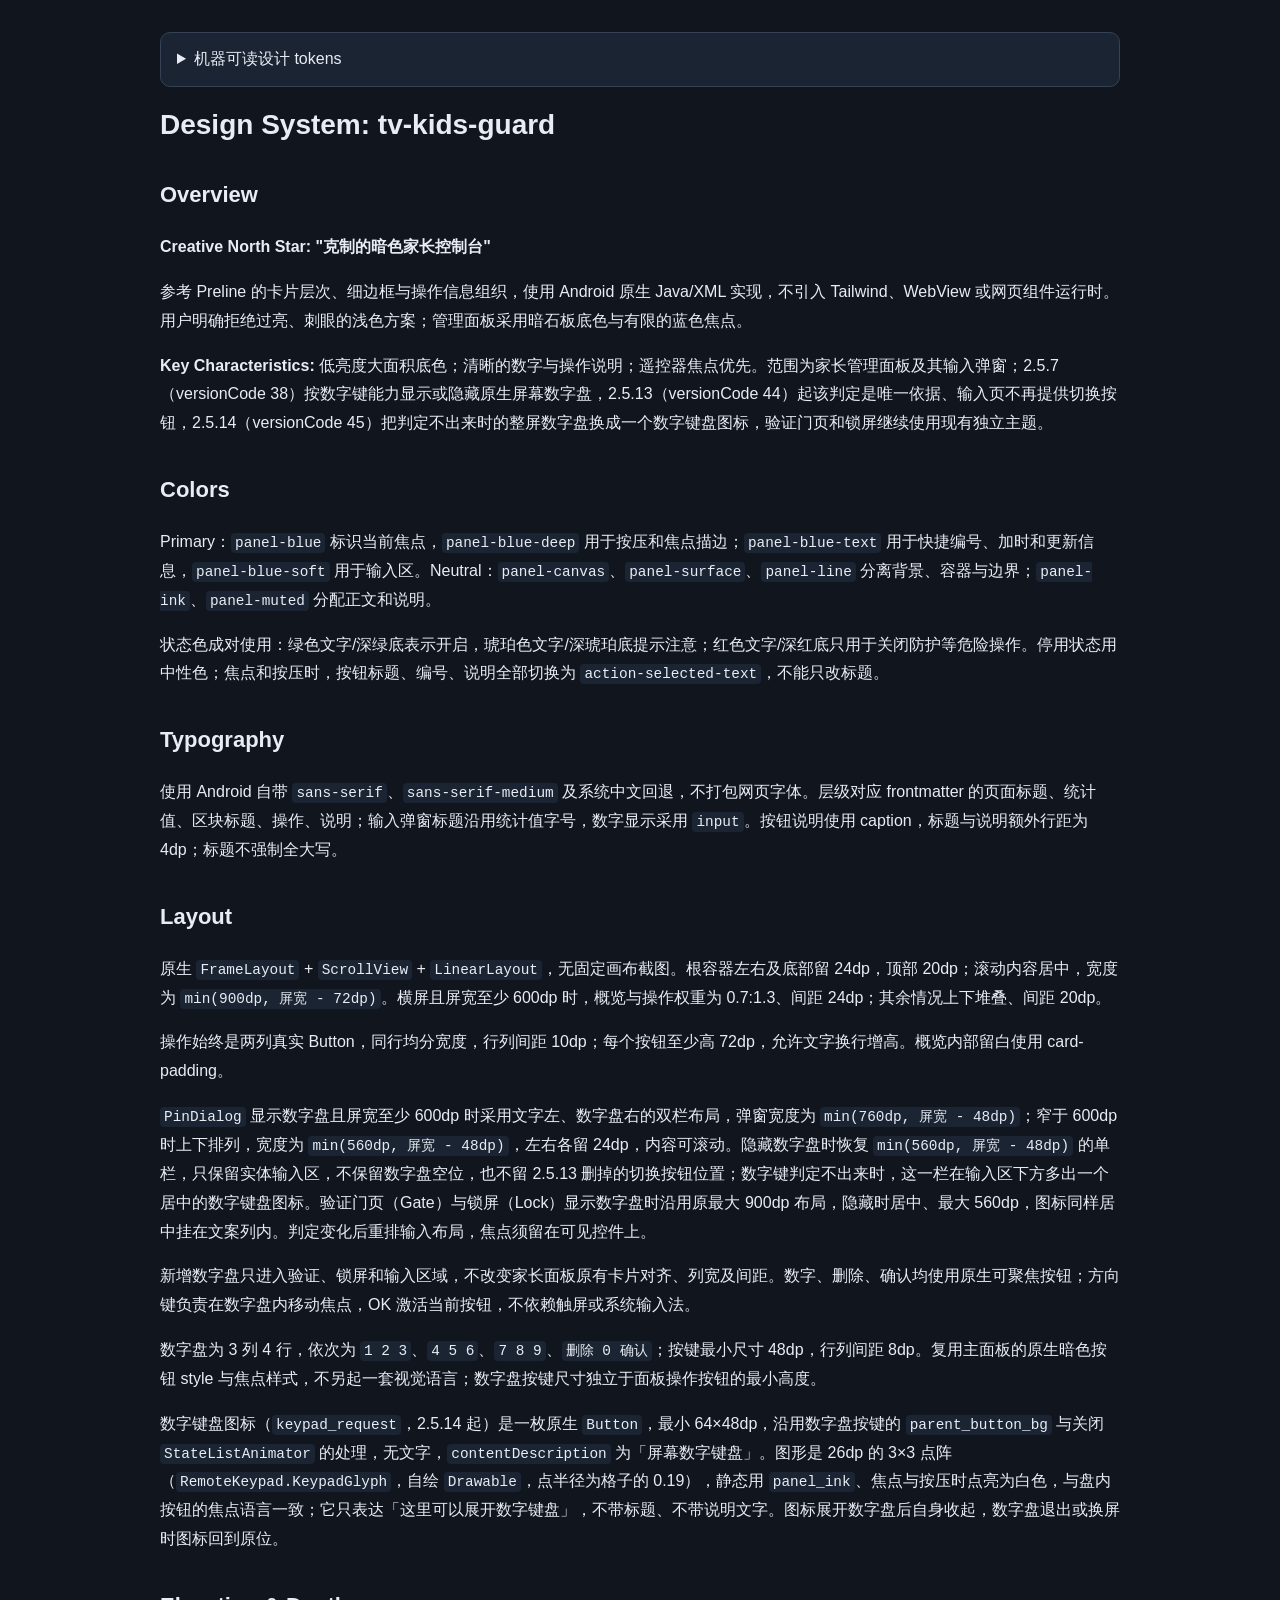
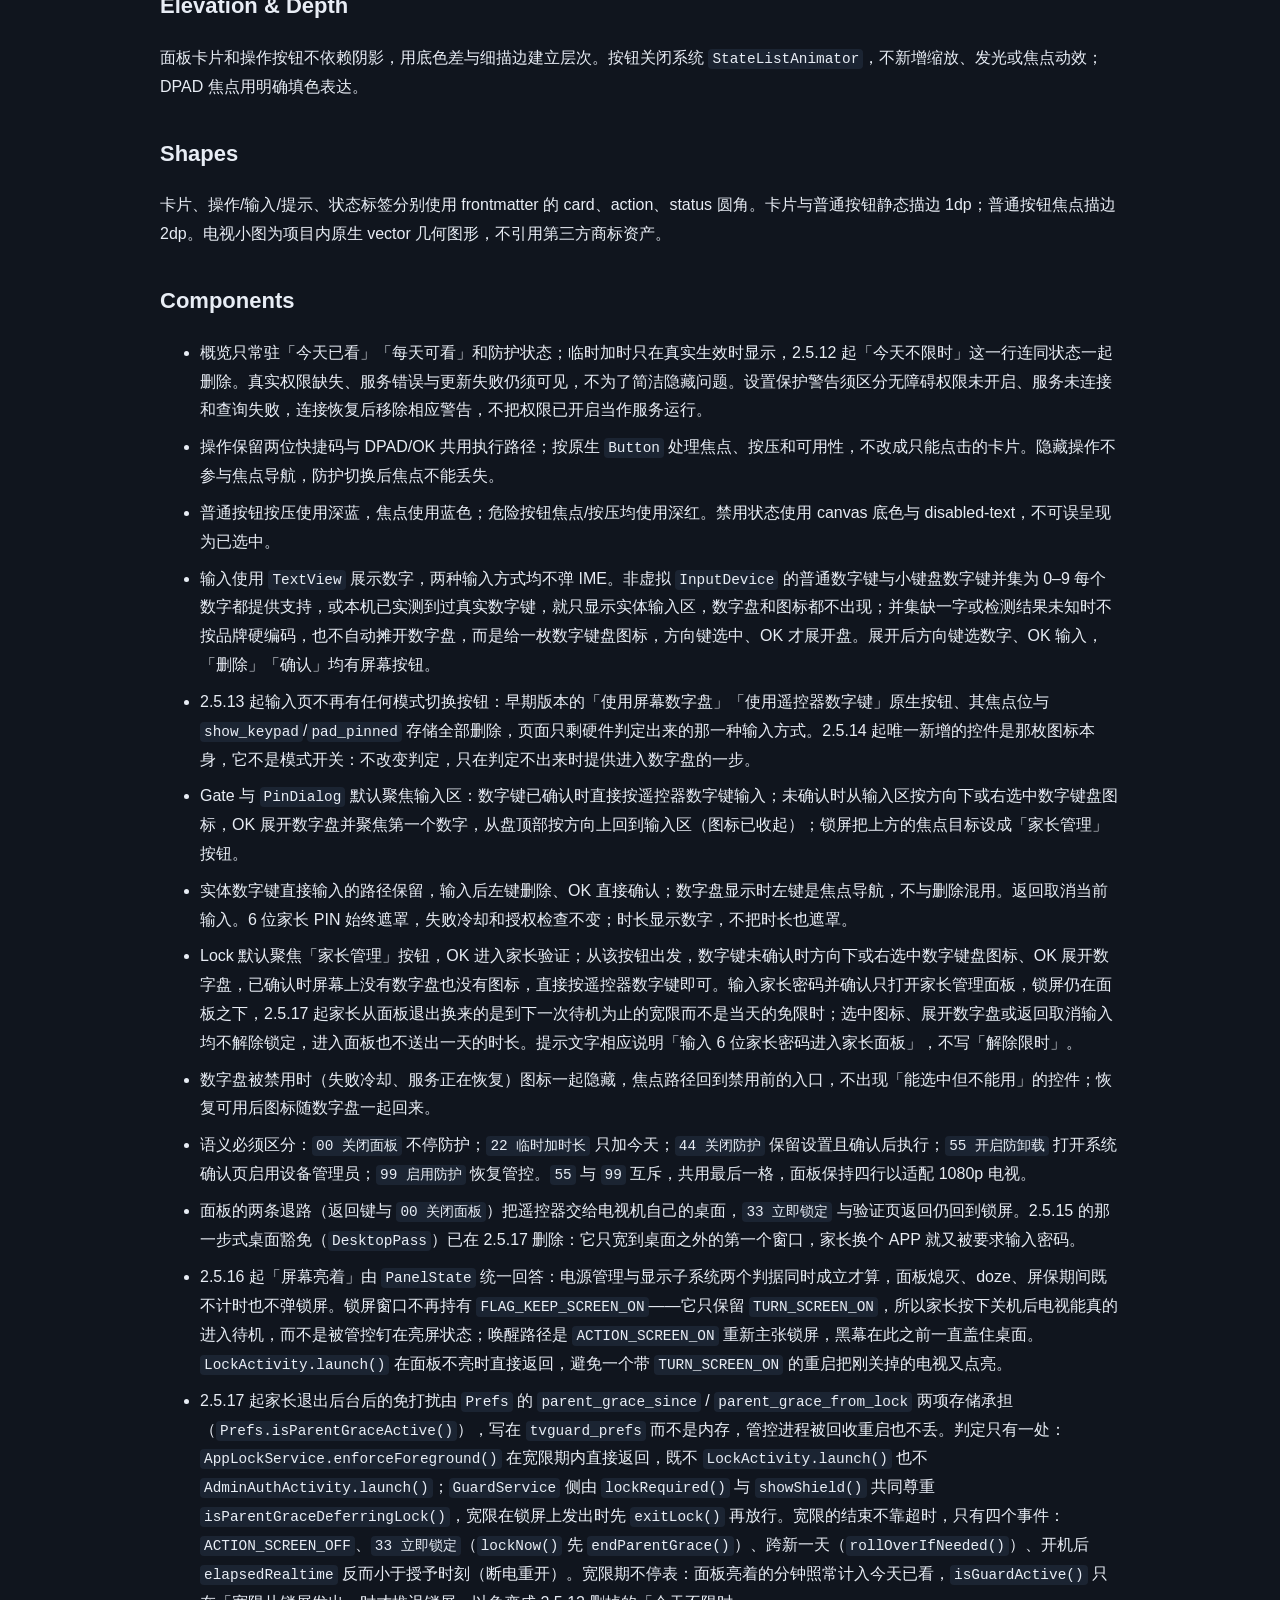
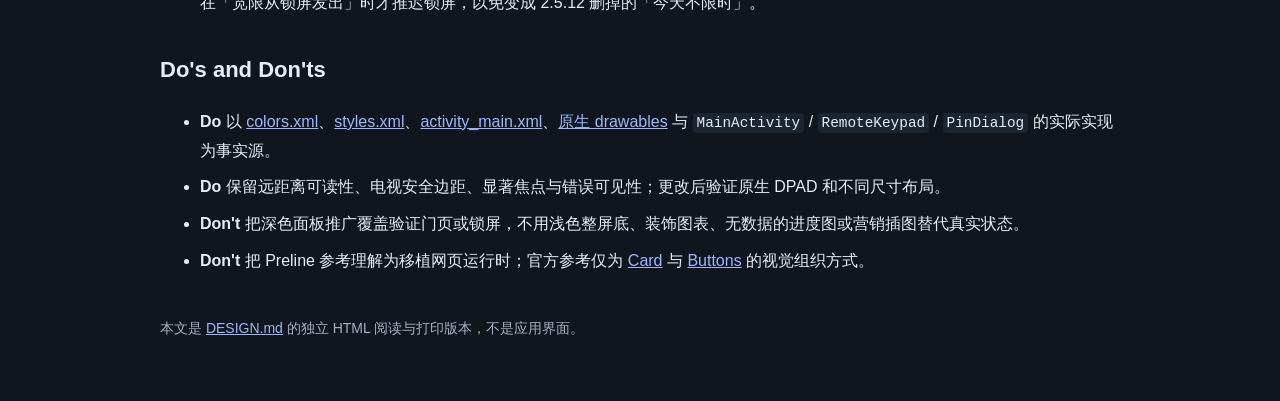
==== commit c39cca17: "feat: let one parent PIN hush the password page until standby 家长的死循环是这台 Sony 上确认的：在锁屏输过家长密码、进入后台、按返回" ====
--- a/DESIGN.html
+++ b/DESIGN.html
@@ -83,11 +83,12 @@
   <li>2.5.13 起输入页不再有任何模式切换按钮：早期版本的「使用屏幕数字盘」「使用遥控器数字键」原生按钮、其焦点位与 <code>show_keypad</code>/<code>pad_pinned</code> 存储全部删除，页面只剩硬件判定出来的那一种输入方式。2.5.14 起唯一新增的控件是那枚图标本身，它不是模式开关：不改变判定，只在判定不出来时提供进入数字盘的一步。</li>
   <li>Gate 与 <code>PinDialog</code> 默认聚焦输入区：数字键已确认时直接按遥控器数字键输入；未确认时从输入区按方向下或右选中数字键盘图标，OK 展开数字盘并聚焦第一个数字，从盘顶部按方向上回到输入区（图标已收起）；锁屏把上方的焦点目标设成「家长管理」按钮。</li>
   <li>实体数字键直接输入的路径保留，输入后左键删除、OK 直接确认；数字盘显示时左键是焦点导航，不与删除混用。返回取消当前输入。6 位家长 PIN 始终遮罩，失败冷却和授权检查不变；时长显示数字，不把时长也遮罩。</li>
-  <li>Lock 默认聚焦「家长管理」按钮，OK 进入家长验证；从该按钮出发，数字键未确认时方向下或右选中数字键盘图标、OK 展开数字盘，已确认时屏幕上没有数字盘也没有图标，直接按遥控器数字键即可。输入家长密码并确认只打开家长管理面板，锁屏仍在面板之下，离开面板即恢复；选中图标、展开数字盘或返回取消输入均不解除锁定，进入面板也不送出一天的时长。提示文字相应说明「输入 6 位家长密码进入家长面板」，不写「解除限时」。</li>
+  <li>Lock 默认聚焦「家长管理」按钮，OK 进入家长验证；从该按钮出发，数字键未确认时方向下或右选中数字键盘图标、OK 展开数字盘，已确认时屏幕上没有数字盘也没有图标，直接按遥控器数字键即可。输入家长密码并确认只打开家长管理面板，锁屏仍在面板之下，2.5.17 起家长从面板退出换来的是到下一次待机为止的宽限而不是当天的免限时；选中图标、展开数字盘或返回取消输入均不解除锁定，进入面板也不送出一天的时长。提示文字相应说明「输入 6 位家长密码进入家长面板」，不写「解除限时」。</li>
   <li>数字盘被禁用时（失败冷却、服务正在恢复）图标一起隐藏，焦点路径回到禁用前的入口，不出现「能选中但不能用」的控件；恢复可用后图标随数字盘一起回来。</li>
   <li>语义必须区分：<code>00 关闭面板</code> 不停防护；<code>22 临时加时长</code> 只加今天；<code>44 关闭防护</code> 保留设置且确认后执行；<code>55 开启防卸载</code> 打开系统确认页启用设备管理员；<code>99 启用防护</code> 恢复管控。<code>55</code> 与 <code>99</code> 互斥，共用最后一格，面板保持四行以适配 1080p 电视。</li>
-  <li>2.5.15 起面板的两条退路（返回键与 <code>00 关闭面板</code>）把遥控器交给电视机自己的桌面：桌面这一屏不弹锁屏、不盖黑屏，<code>33 立即锁定</code> 与验证页返回仍回到锁屏。这份豁免由无障碍设置拦截观察前台窗口，桌面无豁免时照常锁定；离开桌面、待机或拦截服务断开即刻失效，锁屏与黑屏一起恢复。</li>
+  <li>面板的两条退路（返回键与 <code>00 关闭面板</code>）把遥控器交给电视机自己的桌面，<code>33 立即锁定</code> 与验证页返回仍回到锁屏。2.5.15 的那一步式桌面豁免（<code>DesktopPass</code>）已在 2.5.17 删除：它只宽到桌面之外的第一个窗口，家长换个 APP 就又被要求输入密码。</li>
   <li>2.5.16 起「屏幕亮着」由 <code>PanelState</code> 统一回答：电源管理与显示子系统两个判据同时成立才算，面板熄灭、doze、屏保期间既不计时也不弹锁屏。锁屏窗口不再持有 <code>FLAG_KEEP_SCREEN_ON</code>——它只保留 <code>TURN_SCREEN_ON</code>，所以家长按下关机后电视能真的进入待机，而不是被管控钉在亮屏状态；唤醒路径是 <code>ACTION_SCREEN_ON</code> 重新主张锁屏，黑幕在此之前一直盖住桌面。<code>LockActivity.launch()</code> 在面板不亮时直接返回，避免一个带 <code>TURN_SCREEN_ON</code> 的重启把刚关掉的电视又点亮。</li>
+  <li>2.5.17 起家长退出后台后的免打扰由 <code>Prefs</code> 的 <code>parent_grace_since</code> / <code>parent_grace_from_lock</code> 两项存储承担（<code>Prefs.isParentGraceActive()</code>），写在 <code>tvguard_prefs</code> 而不是内存，管控进程被回收重启也不丢。判定只有一处：<code>AppLockService.enforceForeground()</code> 在宽限期内直接返回，既不 <code>LockActivity.launch()</code> 也不 <code>AdminAuthActivity.launch()</code>；<code>GuardService</code> 侧由 <code>lockRequired()</code> 与 <code>showShield()</code> 共同尊重 <code>isParentGraceDeferringLock()</code>，宽限在锁屏上发出时先 <code>exitLock()</code> 再放行。宽限的结束不靠超时，只有四个事件：<code>ACTION_SCREEN_OFF</code>、<code>33 立即锁定</code>（<code>lockNow()</code> 先 <code>endParentGrace()</code>）、跨新一天（<code>rollOverIfNeeded()</code>）、开机后 <code>elapsedRealtime</code> 反而小于授予时刻（断电重开）。宽限期不停表：面板亮着的分钟照常计入今天已看，<code>isGuardActive()</code> 只在「宽限从锁屏发出」时才推迟锁屏，以免变成 2.5.12 删掉的「今天不限时」。</li>
 </ul>
 <h2>Do's and Don'ts</h2>
 <ul>
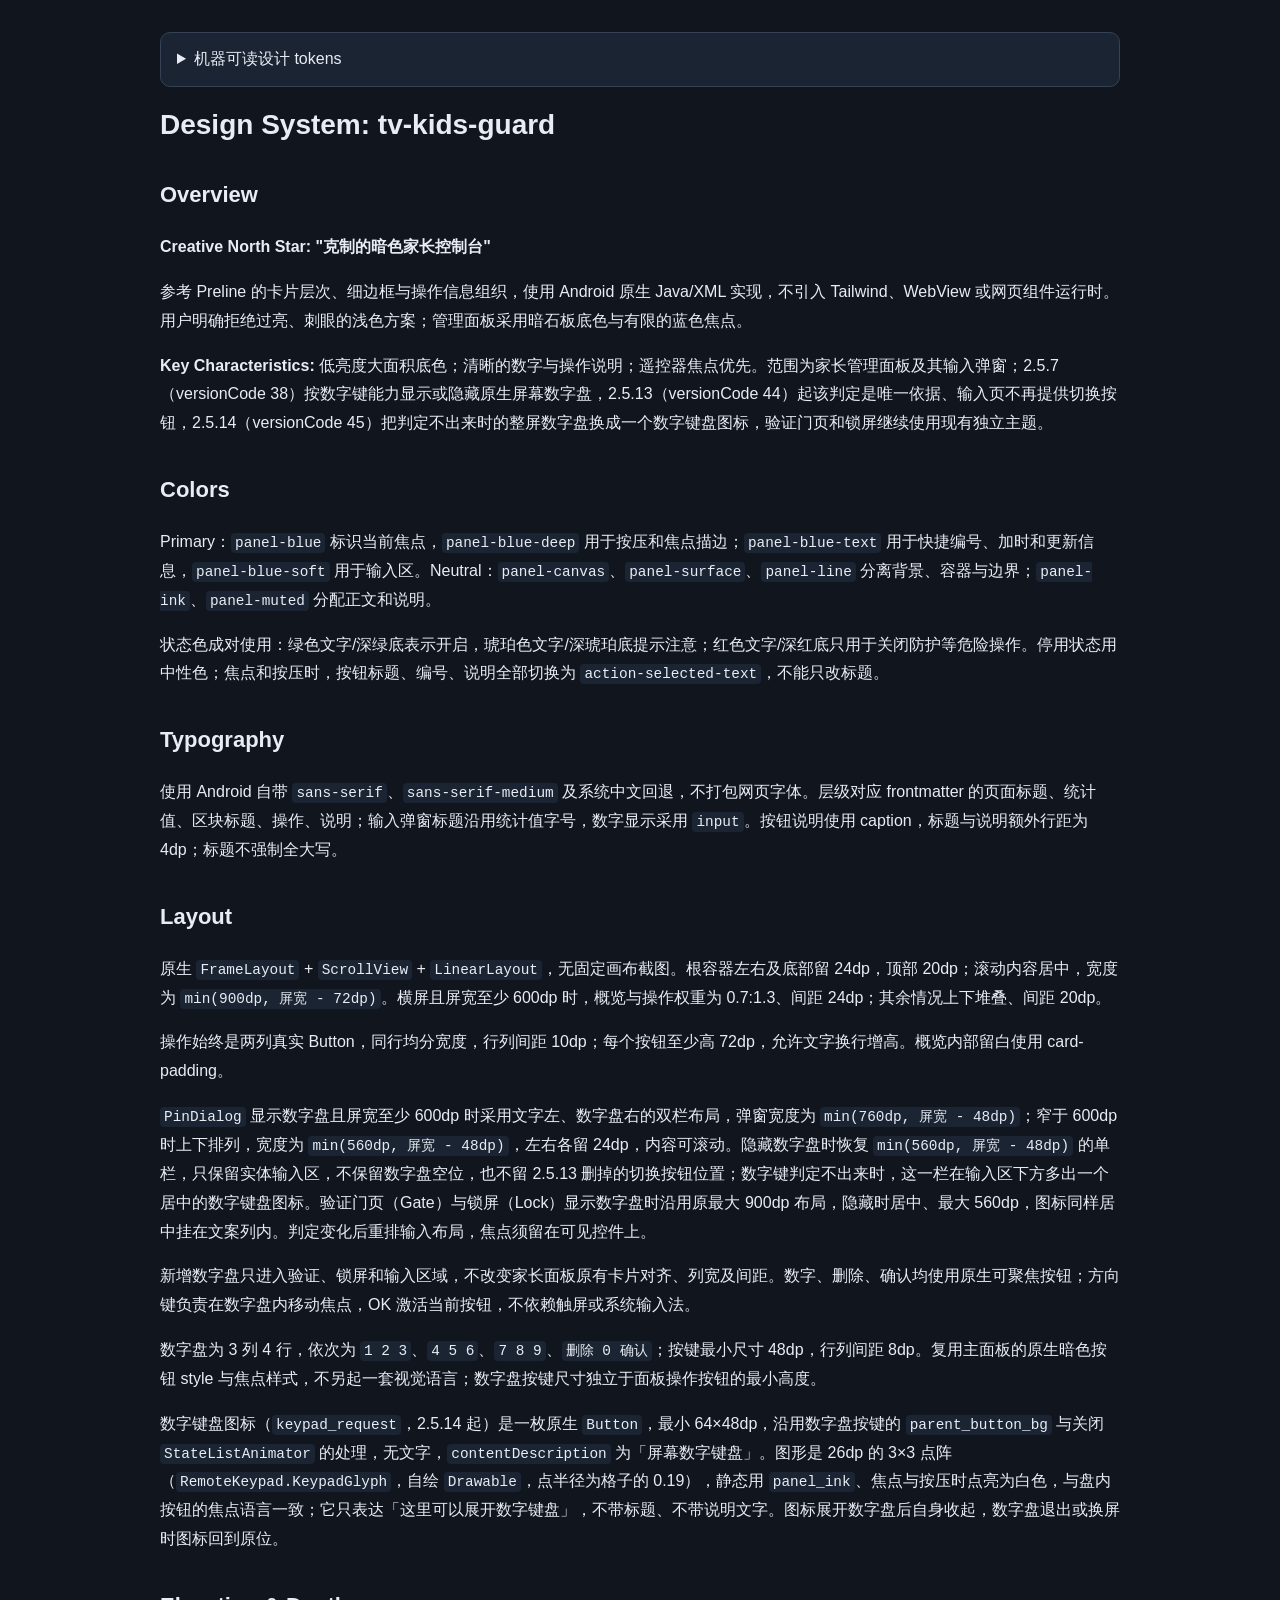
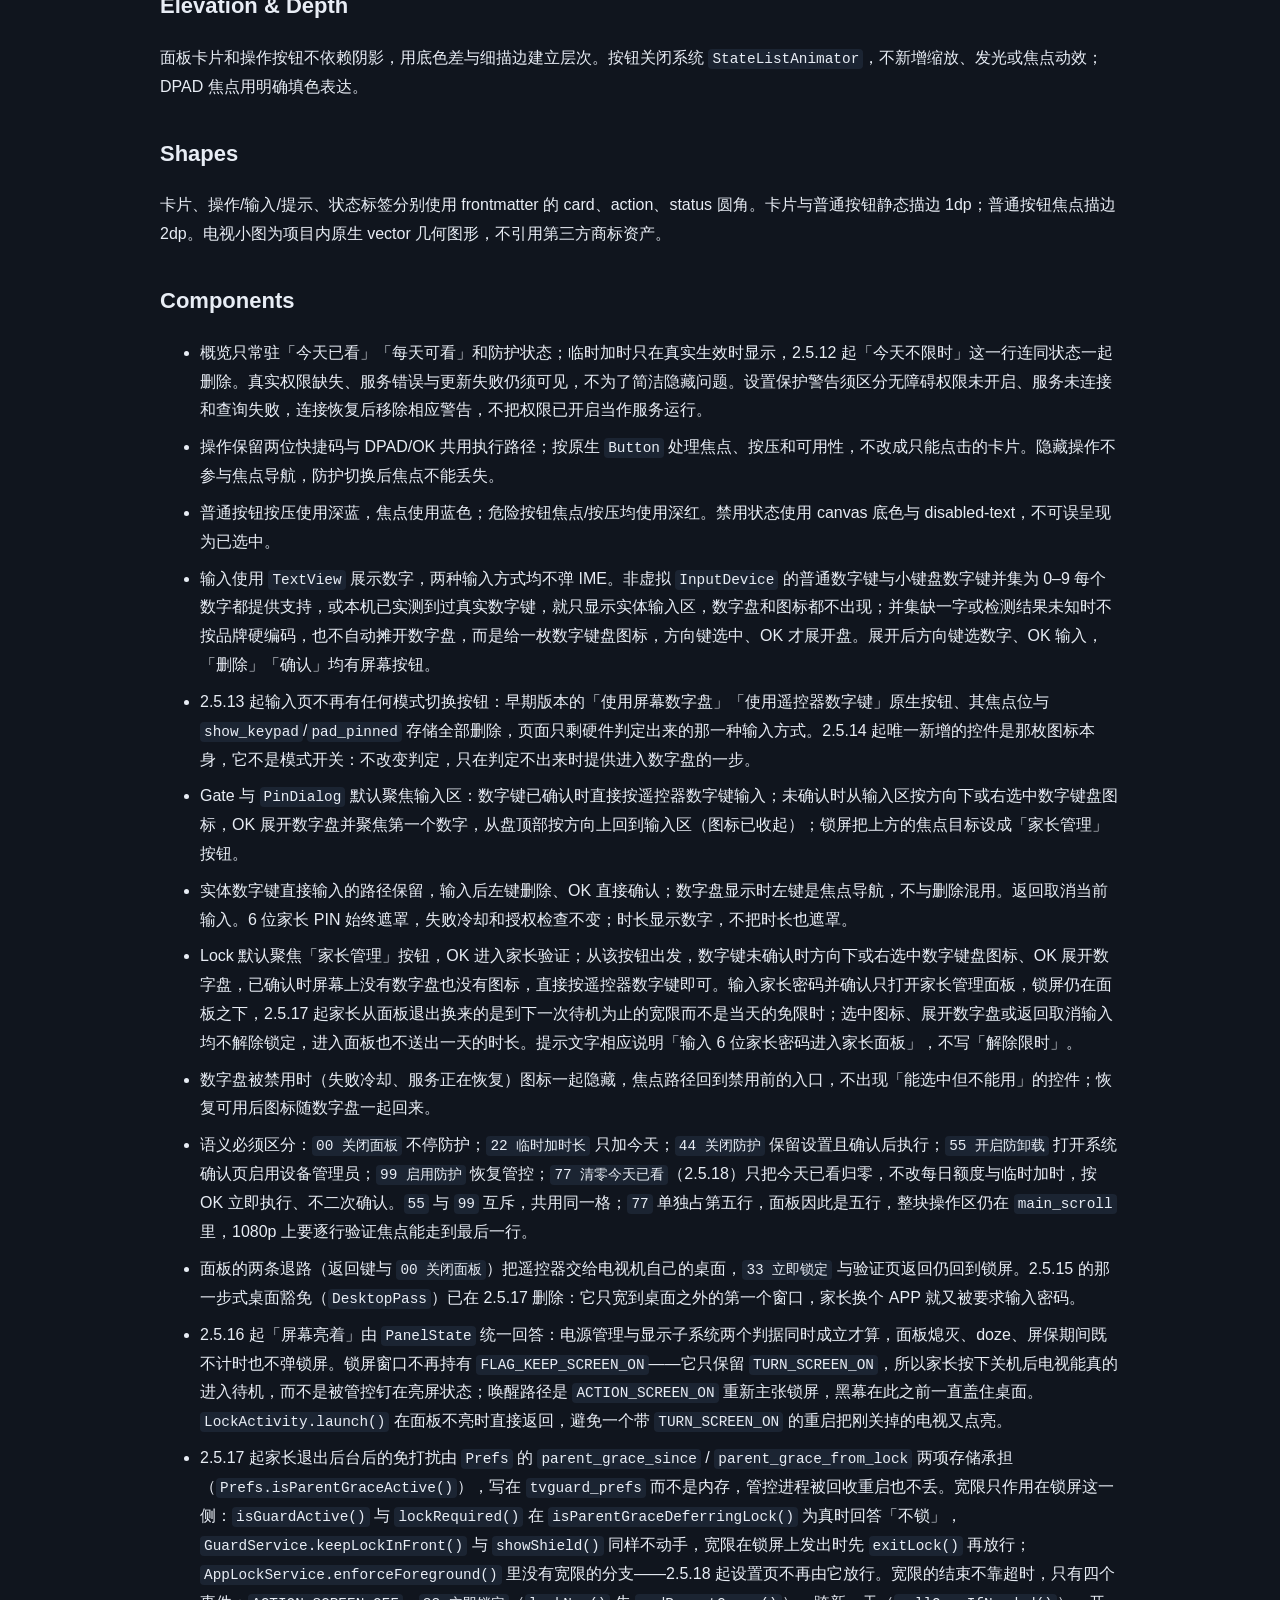
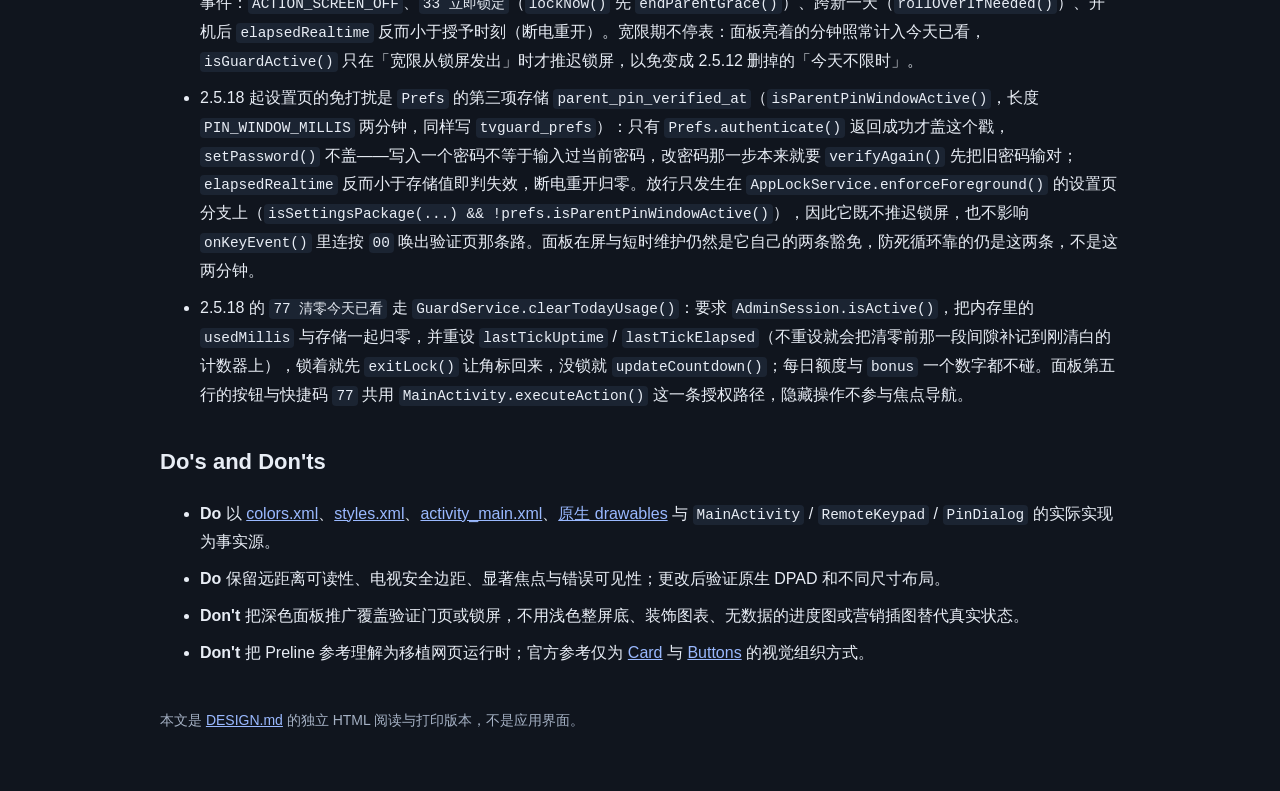
==== commit 209d7795: "feat: give a typed PIN two settings minutes, and today a reset 家长提的两条优化都在这版落地。第一条是设置页：2.5.9 的「每次进入设置" ====
--- a/DESIGN.html
+++ b/DESIGN.html
@@ -85,10 +85,12 @@
   <li>实体数字键直接输入的路径保留，输入后左键删除、OK 直接确认；数字盘显示时左键是焦点导航，不与删除混用。返回取消当前输入。6 位家长 PIN 始终遮罩，失败冷却和授权检查不变；时长显示数字，不把时长也遮罩。</li>
   <li>Lock 默认聚焦「家长管理」按钮，OK 进入家长验证；从该按钮出发，数字键未确认时方向下或右选中数字键盘图标、OK 展开数字盘，已确认时屏幕上没有数字盘也没有图标，直接按遥控器数字键即可。输入家长密码并确认只打开家长管理面板，锁屏仍在面板之下，2.5.17 起家长从面板退出换来的是到下一次待机为止的宽限而不是当天的免限时；选中图标、展开数字盘或返回取消输入均不解除锁定，进入面板也不送出一天的时长。提示文字相应说明「输入 6 位家长密码进入家长面板」，不写「解除限时」。</li>
   <li>数字盘被禁用时（失败冷却、服务正在恢复）图标一起隐藏，焦点路径回到禁用前的入口，不出现「能选中但不能用」的控件；恢复可用后图标随数字盘一起回来。</li>
-  <li>语义必须区分：<code>00 关闭面板</code> 不停防护；<code>22 临时加时长</code> 只加今天；<code>44 关闭防护</code> 保留设置且确认后执行；<code>55 开启防卸载</code> 打开系统确认页启用设备管理员；<code>99 启用防护</code> 恢复管控。<code>55</code> 与 <code>99</code> 互斥，共用最后一格，面板保持四行以适配 1080p 电视。</li>
+  <li>语义必须区分：<code>00 关闭面板</code> 不停防护；<code>22 临时加时长</code> 只加今天；<code>44 关闭防护</code> 保留设置且确认后执行；<code>55 开启防卸载</code> 打开系统确认页启用设备管理员；<code>99 启用防护</code> 恢复管控；<code>77 清零今天已看</code>（2.5.18）只把今天已看归零，不改每日额度与临时加时，按 OK 立即执行、不二次确认。<code>55</code> 与 <code>99</code> 互斥，共用同一格；<code>77</code> 单独占第五行，面板因此是五行，整块操作区仍在 <code>main_scroll</code> 里，1080p 上要逐行验证焦点能走到最后一行。</li>
   <li>面板的两条退路（返回键与 <code>00 关闭面板</code>）把遥控器交给电视机自己的桌面，<code>33 立即锁定</code> 与验证页返回仍回到锁屏。2.5.15 的那一步式桌面豁免（<code>DesktopPass</code>）已在 2.5.17 删除：它只宽到桌面之外的第一个窗口，家长换个 APP 就又被要求输入密码。</li>
   <li>2.5.16 起「屏幕亮着」由 <code>PanelState</code> 统一回答：电源管理与显示子系统两个判据同时成立才算，面板熄灭、doze、屏保期间既不计时也不弹锁屏。锁屏窗口不再持有 <code>FLAG_KEEP_SCREEN_ON</code>——它只保留 <code>TURN_SCREEN_ON</code>，所以家长按下关机后电视能真的进入待机，而不是被管控钉在亮屏状态；唤醒路径是 <code>ACTION_SCREEN_ON</code> 重新主张锁屏，黑幕在此之前一直盖住桌面。<code>LockActivity.launch()</code> 在面板不亮时直接返回，避免一个带 <code>TURN_SCREEN_ON</code> 的重启把刚关掉的电视又点亮。</li>
-  <li>2.5.17 起家长退出后台后的免打扰由 <code>Prefs</code> 的 <code>parent_grace_since</code> / <code>parent_grace_from_lock</code> 两项存储承担（<code>Prefs.isParentGraceActive()</code>），写在 <code>tvguard_prefs</code> 而不是内存，管控进程被回收重启也不丢。判定只有一处：<code>AppLockService.enforceForeground()</code> 在宽限期内直接返回，既不 <code>LockActivity.launch()</code> 也不 <code>AdminAuthActivity.launch()</code>；<code>GuardService</code> 侧由 <code>lockRequired()</code> 与 <code>showShield()</code> 共同尊重 <code>isParentGraceDeferringLock()</code>，宽限在锁屏上发出时先 <code>exitLock()</code> 再放行。宽限的结束不靠超时，只有四个事件：<code>ACTION_SCREEN_OFF</code>、<code>33 立即锁定</code>（<code>lockNow()</code> 先 <code>endParentGrace()</code>）、跨新一天（<code>rollOverIfNeeded()</code>）、开机后 <code>elapsedRealtime</code> 反而小于授予时刻（断电重开）。宽限期不停表：面板亮着的分钟照常计入今天已看，<code>isGuardActive()</code> 只在「宽限从锁屏发出」时才推迟锁屏，以免变成 2.5.12 删掉的「今天不限时」。</li>
+  <li>2.5.17 起家长退出后台后的免打扰由 <code>Prefs</code> 的 <code>parent_grace_since</code> / <code>parent_grace_from_lock</code> 两项存储承担（<code>Prefs.isParentGraceActive()</code>），写在 <code>tvguard_prefs</code> 而不是内存，管控进程被回收重启也不丢。宽限只作用在锁屏这一侧：<code>isGuardActive()</code> 与 <code>lockRequired()</code> 在 <code>isParentGraceDeferringLock()</code> 为真时回答「不锁」，<code>GuardService.keepLockInFront()</code> 与 <code>showShield()</code> 同样不动手，宽限在锁屏上发出时先 <code>exitLock()</code> 再放行；<code>AppLockService.enforceForeground()</code> 里没有宽限的分支——2.5.18 起设置页不再由它放行。宽限的结束不靠超时，只有四个事件：<code>ACTION_SCREEN_OFF</code>、<code>33 立即锁定</code>（<code>lockNow()</code> 先 <code>endParentGrace()</code>）、跨新一天（<code>rollOverIfNeeded()</code>）、开机后 <code>elapsedRealtime</code> 反而小于授予时刻（断电重开）。宽限期不停表：面板亮着的分钟照常计入今天已看，<code>isGuardActive()</code> 只在「宽限从锁屏发出」时才推迟锁屏，以免变成 2.5.12 删掉的「今天不限时」。</li>
+  <li>2.5.18 起设置页的免打扰是 <code>Prefs</code> 的第三项存储 <code>parent_pin_verified_at</code>（<code>isParentPinWindowActive()</code>，长度 <code>PIN_WINDOW_MILLIS</code> 两分钟，同样写 <code>tvguard_prefs</code>）：只有 <code>Prefs.authenticate()</code> 返回成功才盖这个戳，<code>setPassword()</code> 不盖——写入一个密码不等于输入过当前密码，改密码那一步本来就要 <code>verifyAgain()</code> 先把旧密码输对；<code>elapsedRealtime</code> 反而小于存储值即判失效，断电重开归零。放行只发生在 <code>AppLockService.enforceForeground()</code> 的设置页分支上（<code>isSettingsPackage(...) &amp;&amp; !prefs.isParentPinWindowActive()</code>），因此它既不推迟锁屏，也不影响 <code>onKeyEvent()</code> 里连按 <code>00</code> 唤出验证页那条路。面板在屏与短时维护仍然是它自己的两条豁免，防死循环靠的仍是这两条，不是这两分钟。</li>
+  <li>2.5.18 的 <code>77 清零今天已看</code> 走 <code>GuardService.clearTodayUsage()</code>：要求 <code>AdminSession.isActive()</code>，把内存里的 <code>usedMillis</code> 与存储一起归零，并重设 <code>lastTickUptime</code> / <code>lastTickElapsed</code>（不重设就会把清零前那一段间隙补记到刚清白的计数器上），锁着就先 <code>exitLock()</code> 让角标回来，没锁就 <code>updateCountdown()</code>；每日额度与 <code>bonus</code> 一个数字都不碰。面板第五行的按钮与快捷码 <code>77</code> 共用 <code>MainActivity.executeAction()</code> 这一条授权路径，隐藏操作不参与焦点导航。</li>
 </ul>
 <h2>Do's and Don'ts</h2>
 <ul>
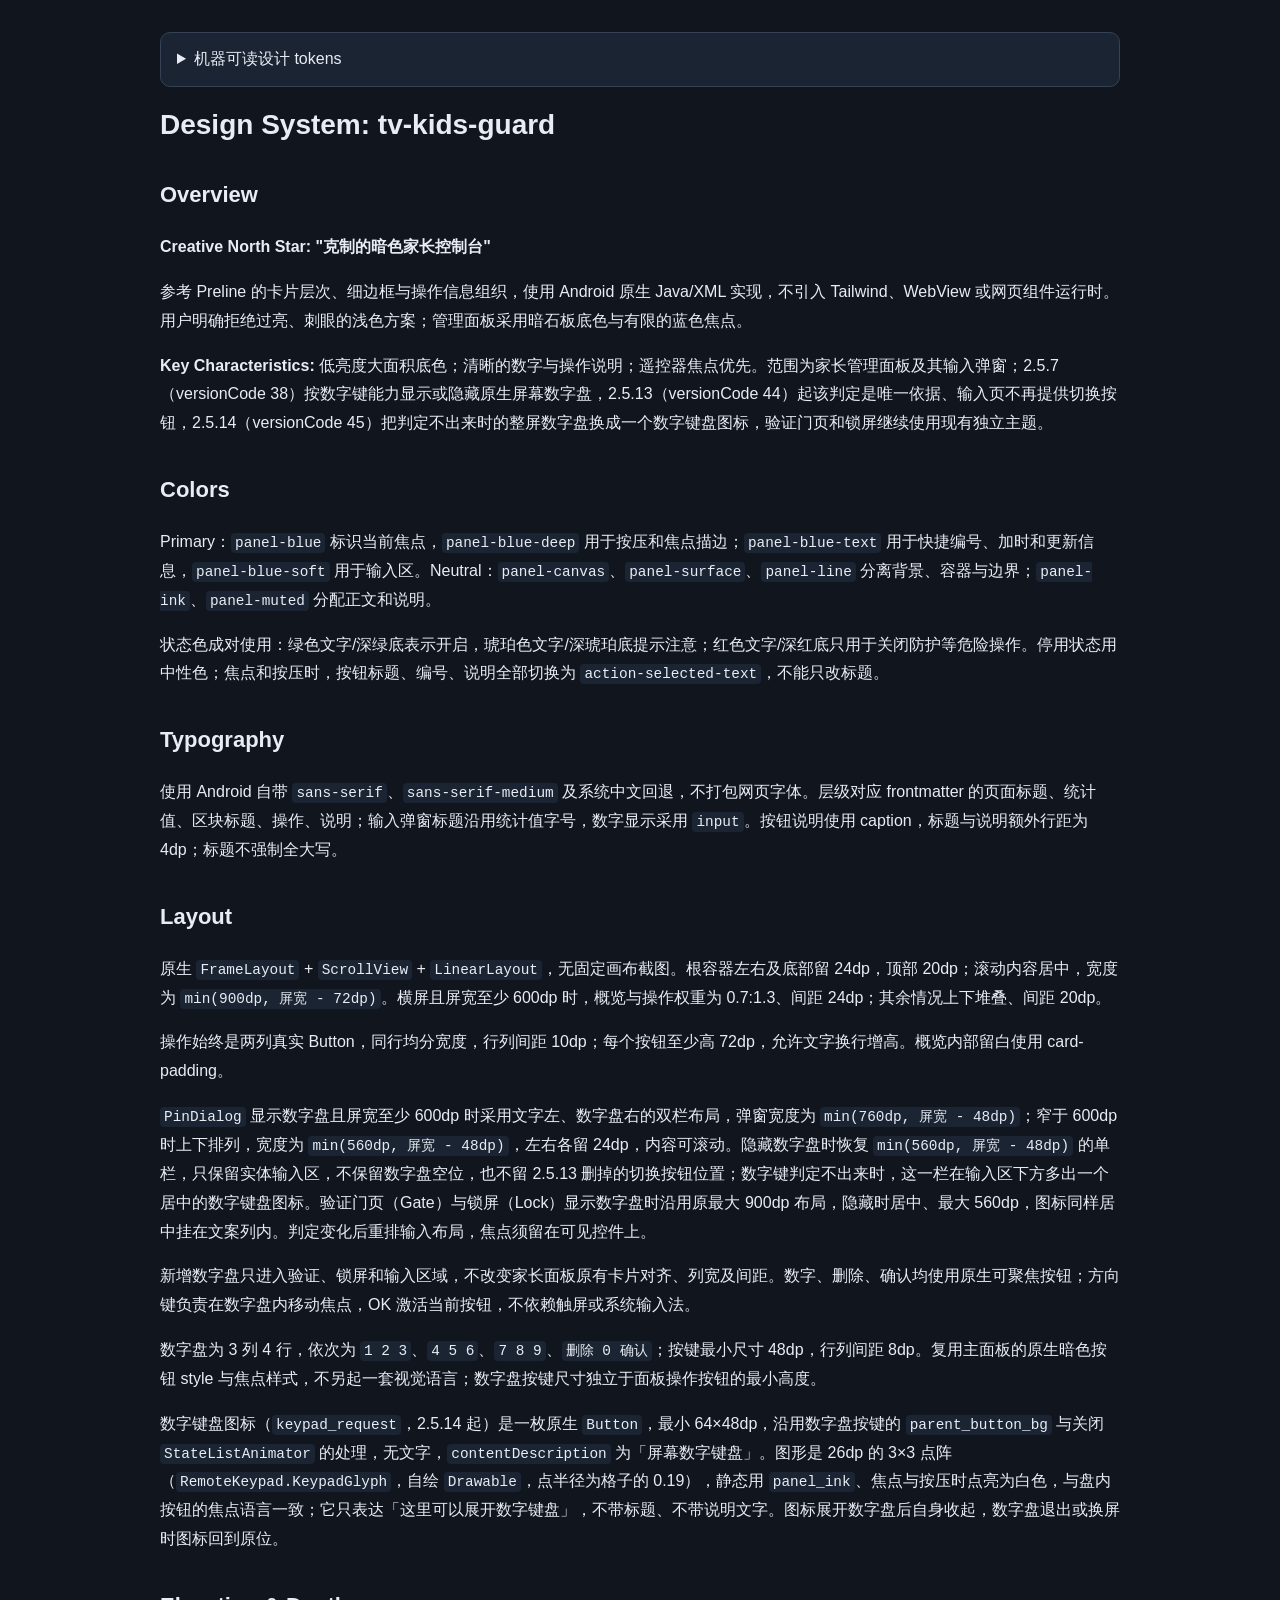
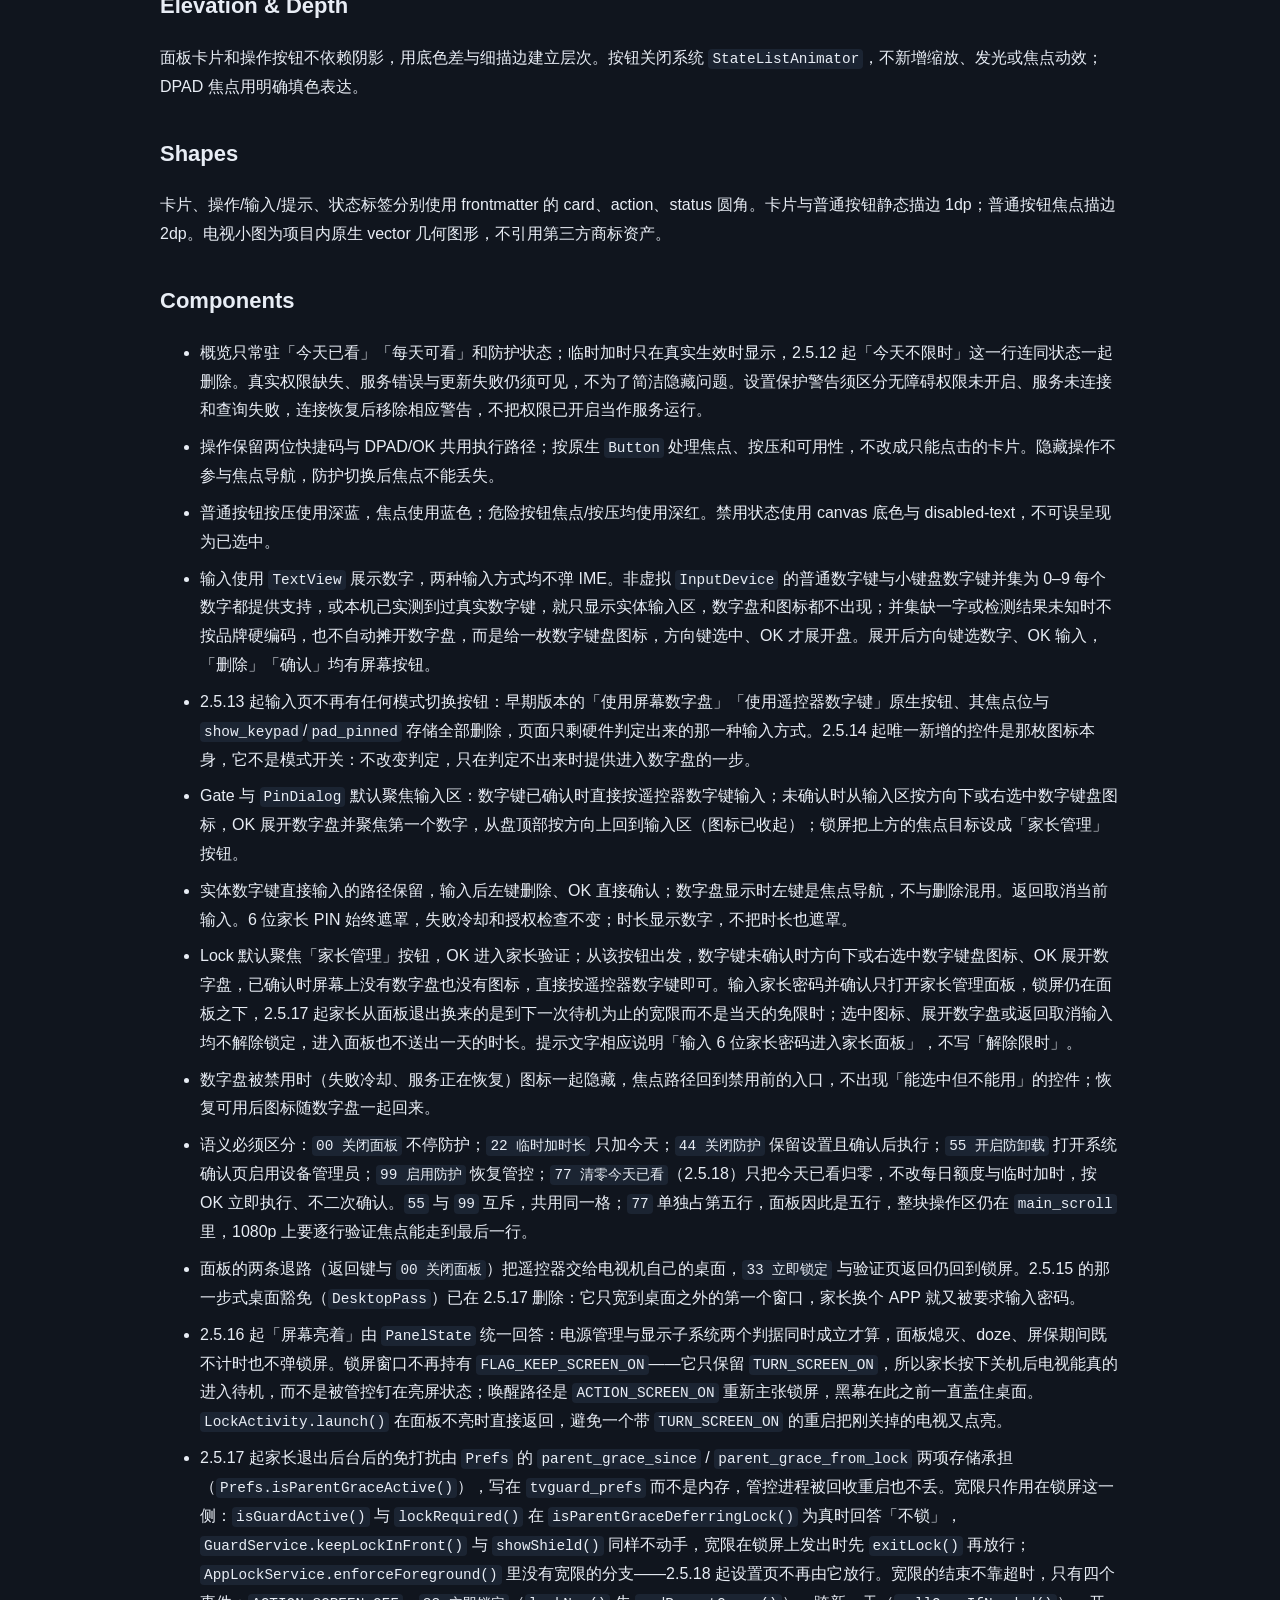
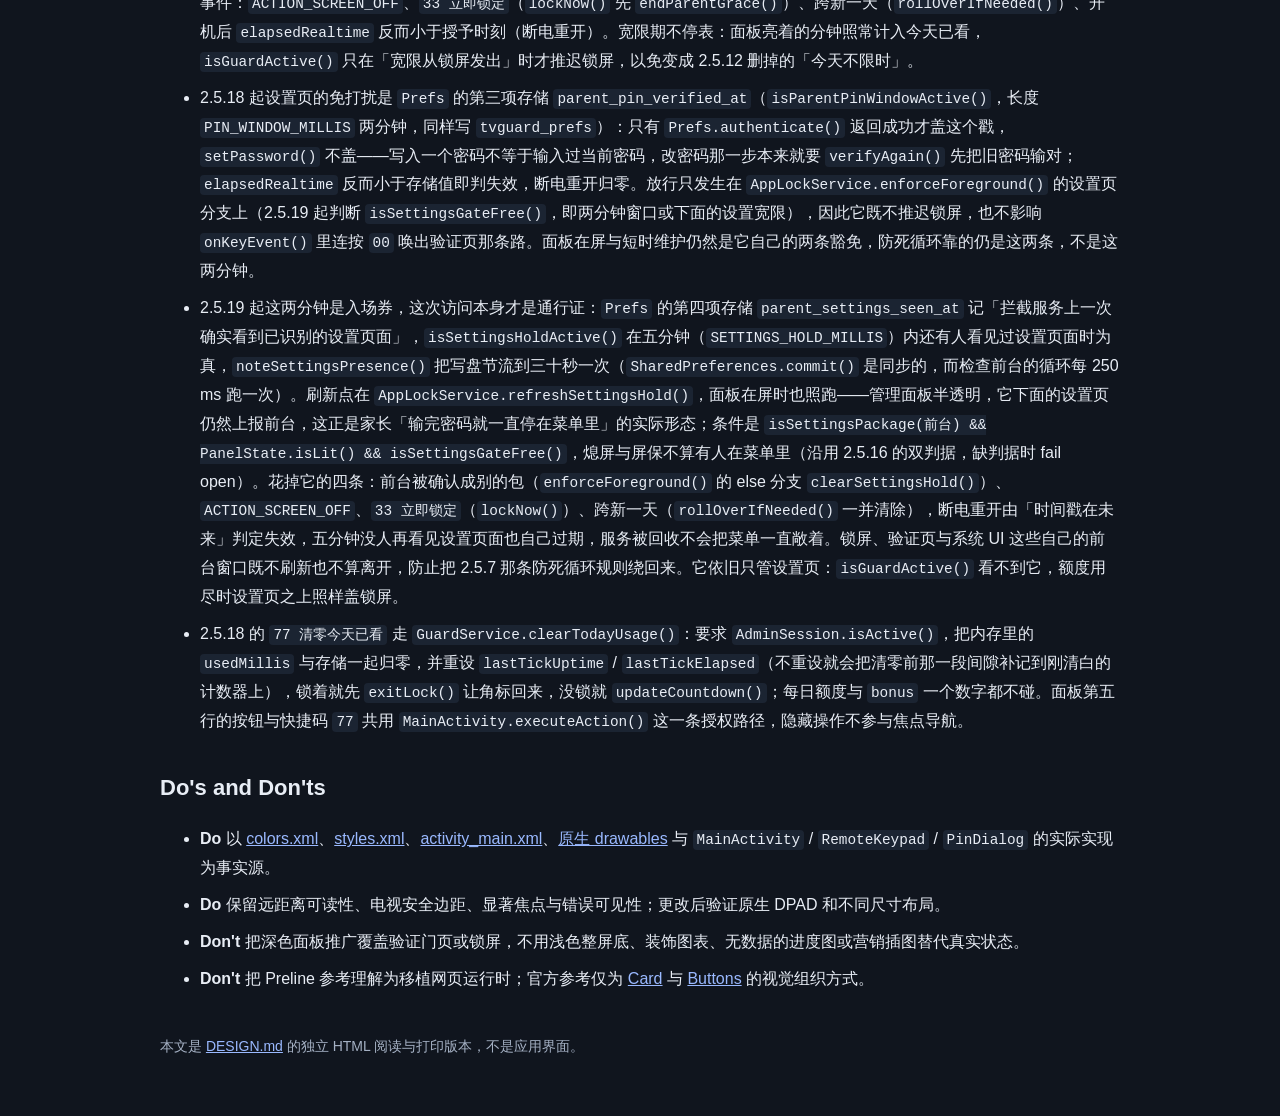
==== commit 356dcd40: "feat: let a parent stay in the settings menu on the PIN already paid The 2.5.18 window was anchored " ====
--- a/DESIGN.html
+++ b/DESIGN.html
@@ -89,7 +89,8 @@
   <li>面板的两条退路（返回键与 <code>00 关闭面板</code>）把遥控器交给电视机自己的桌面，<code>33 立即锁定</code> 与验证页返回仍回到锁屏。2.5.15 的那一步式桌面豁免（<code>DesktopPass</code>）已在 2.5.17 删除：它只宽到桌面之外的第一个窗口，家长换个 APP 就又被要求输入密码。</li>
   <li>2.5.16 起「屏幕亮着」由 <code>PanelState</code> 统一回答：电源管理与显示子系统两个判据同时成立才算，面板熄灭、doze、屏保期间既不计时也不弹锁屏。锁屏窗口不再持有 <code>FLAG_KEEP_SCREEN_ON</code>——它只保留 <code>TURN_SCREEN_ON</code>，所以家长按下关机后电视能真的进入待机，而不是被管控钉在亮屏状态；唤醒路径是 <code>ACTION_SCREEN_ON</code> 重新主张锁屏，黑幕在此之前一直盖住桌面。<code>LockActivity.launch()</code> 在面板不亮时直接返回，避免一个带 <code>TURN_SCREEN_ON</code> 的重启把刚关掉的电视又点亮。</li>
   <li>2.5.17 起家长退出后台后的免打扰由 <code>Prefs</code> 的 <code>parent_grace_since</code> / <code>parent_grace_from_lock</code> 两项存储承担（<code>Prefs.isParentGraceActive()</code>），写在 <code>tvguard_prefs</code> 而不是内存，管控进程被回收重启也不丢。宽限只作用在锁屏这一侧：<code>isGuardActive()</code> 与 <code>lockRequired()</code> 在 <code>isParentGraceDeferringLock()</code> 为真时回答「不锁」，<code>GuardService.keepLockInFront()</code> 与 <code>showShield()</code> 同样不动手，宽限在锁屏上发出时先 <code>exitLock()</code> 再放行；<code>AppLockService.enforceForeground()</code> 里没有宽限的分支——2.5.18 起设置页不再由它放行。宽限的结束不靠超时，只有四个事件：<code>ACTION_SCREEN_OFF</code>、<code>33 立即锁定</code>（<code>lockNow()</code> 先 <code>endParentGrace()</code>）、跨新一天（<code>rollOverIfNeeded()</code>）、开机后 <code>elapsedRealtime</code> 反而小于授予时刻（断电重开）。宽限期不停表：面板亮着的分钟照常计入今天已看，<code>isGuardActive()</code> 只在「宽限从锁屏发出」时才推迟锁屏，以免变成 2.5.12 删掉的「今天不限时」。</li>
-  <li>2.5.18 起设置页的免打扰是 <code>Prefs</code> 的第三项存储 <code>parent_pin_verified_at</code>（<code>isParentPinWindowActive()</code>，长度 <code>PIN_WINDOW_MILLIS</code> 两分钟，同样写 <code>tvguard_prefs</code>）：只有 <code>Prefs.authenticate()</code> 返回成功才盖这个戳，<code>setPassword()</code> 不盖——写入一个密码不等于输入过当前密码，改密码那一步本来就要 <code>verifyAgain()</code> 先把旧密码输对；<code>elapsedRealtime</code> 反而小于存储值即判失效，断电重开归零。放行只发生在 <code>AppLockService.enforceForeground()</code> 的设置页分支上（<code>isSettingsPackage(...) &amp;&amp; !prefs.isParentPinWindowActive()</code>），因此它既不推迟锁屏，也不影响 <code>onKeyEvent()</code> 里连按 <code>00</code> 唤出验证页那条路。面板在屏与短时维护仍然是它自己的两条豁免，防死循环靠的仍是这两条，不是这两分钟。</li>
+  <li>2.5.18 起设置页的免打扰是 <code>Prefs</code> 的第三项存储 <code>parent_pin_verified_at</code>（<code>isParentPinWindowActive()</code>，长度 <code>PIN_WINDOW_MILLIS</code> 两分钟，同样写 <code>tvguard_prefs</code>）：只有 <code>Prefs.authenticate()</code> 返回成功才盖这个戳，<code>setPassword()</code> 不盖——写入一个密码不等于输入过当前密码，改密码那一步本来就要 <code>verifyAgain()</code> 先把旧密码输对；<code>elapsedRealtime</code> 反而小于存储值即判失效，断电重开归零。放行只发生在 <code>AppLockService.enforceForeground()</code> 的设置页分支上（2.5.19 起判断 <code>isSettingsGateFree()</code>，即两分钟窗口或下面的设置宽限），因此它既不推迟锁屏，也不影响 <code>onKeyEvent()</code> 里连按 <code>00</code> 唤出验证页那条路。面板在屏与短时维护仍然是它自己的两条豁免，防死循环靠的仍是这两条，不是这两分钟。</li>
+  <li>2.5.19 起这两分钟是入场券，这次访问本身才是通行证：<code>Prefs</code> 的第四项存储 <code>parent_settings_seen_at</code> 记「拦截服务上一次确实看到已识别的设置页面」，<code>isSettingsHoldActive()</code> 在五分钟（<code>SETTINGS_HOLD_MILLIS</code>）内还有人看见过设置页面时为真，<code>noteSettingsPresence()</code> 把写盘节流到三十秒一次（<code>SharedPreferences.commit()</code> 是同步的，而检查前台的循环每 250 ms 跑一次）。刷新点在 <code>AppLockService.refreshSettingsHold()</code>，面板在屏时也照跑——管理面板半透明，它下面的设置页仍然上报前台，这正是家长「输完密码就一直停在菜单里」的实际形态；条件是 <code>isSettingsPackage(前台) &amp;&amp; PanelState.isLit() &amp;&amp; isSettingsGateFree()</code>，熄屏与屏保不算有人在菜单里（沿用 2.5.16 的双判据，缺判据时 fail open）。花掉它的四条：前台被确认成别的包（<code>enforceForeground()</code> 的 else 分支 <code>clearSettingsHold()</code>）、<code>ACTION_SCREEN_OFF</code>、<code>33 立即锁定</code>（<code>lockNow()</code>）、跨新一天（<code>rollOverIfNeeded()</code> 一并清除），断电重开由「时间戳在未来」判定失效，五分钟没人再看见设置页面也自己过期，服务被回收不会把菜单一直敞着。锁屏、验证页与系统 UI 这些自己的前台窗口既不刷新也不算离开，防止把 2.5.7 那条防死循环规则绕回来。它依旧只管设置页：<code>isGuardActive()</code> 看不到它，额度用尽时设置页之上照样盖锁屏。</li>
   <li>2.5.18 的 <code>77 清零今天已看</code> 走 <code>GuardService.clearTodayUsage()</code>：要求 <code>AdminSession.isActive()</code>，把内存里的 <code>usedMillis</code> 与存储一起归零，并重设 <code>lastTickUptime</code> / <code>lastTickElapsed</code>（不重设就会把清零前那一段间隙补记到刚清白的计数器上），锁着就先 <code>exitLock()</code> 让角标回来，没锁就 <code>updateCountdown()</code>；每日额度与 <code>bonus</code> 一个数字都不碰。面板第五行的按钮与快捷码 <code>77</code> 共用 <code>MainActivity.executeAction()</code> 这一条授权路径，隐藏操作不参与焦点导航。</li>
 </ul>
 <h2>Do's and Don'ts</h2>
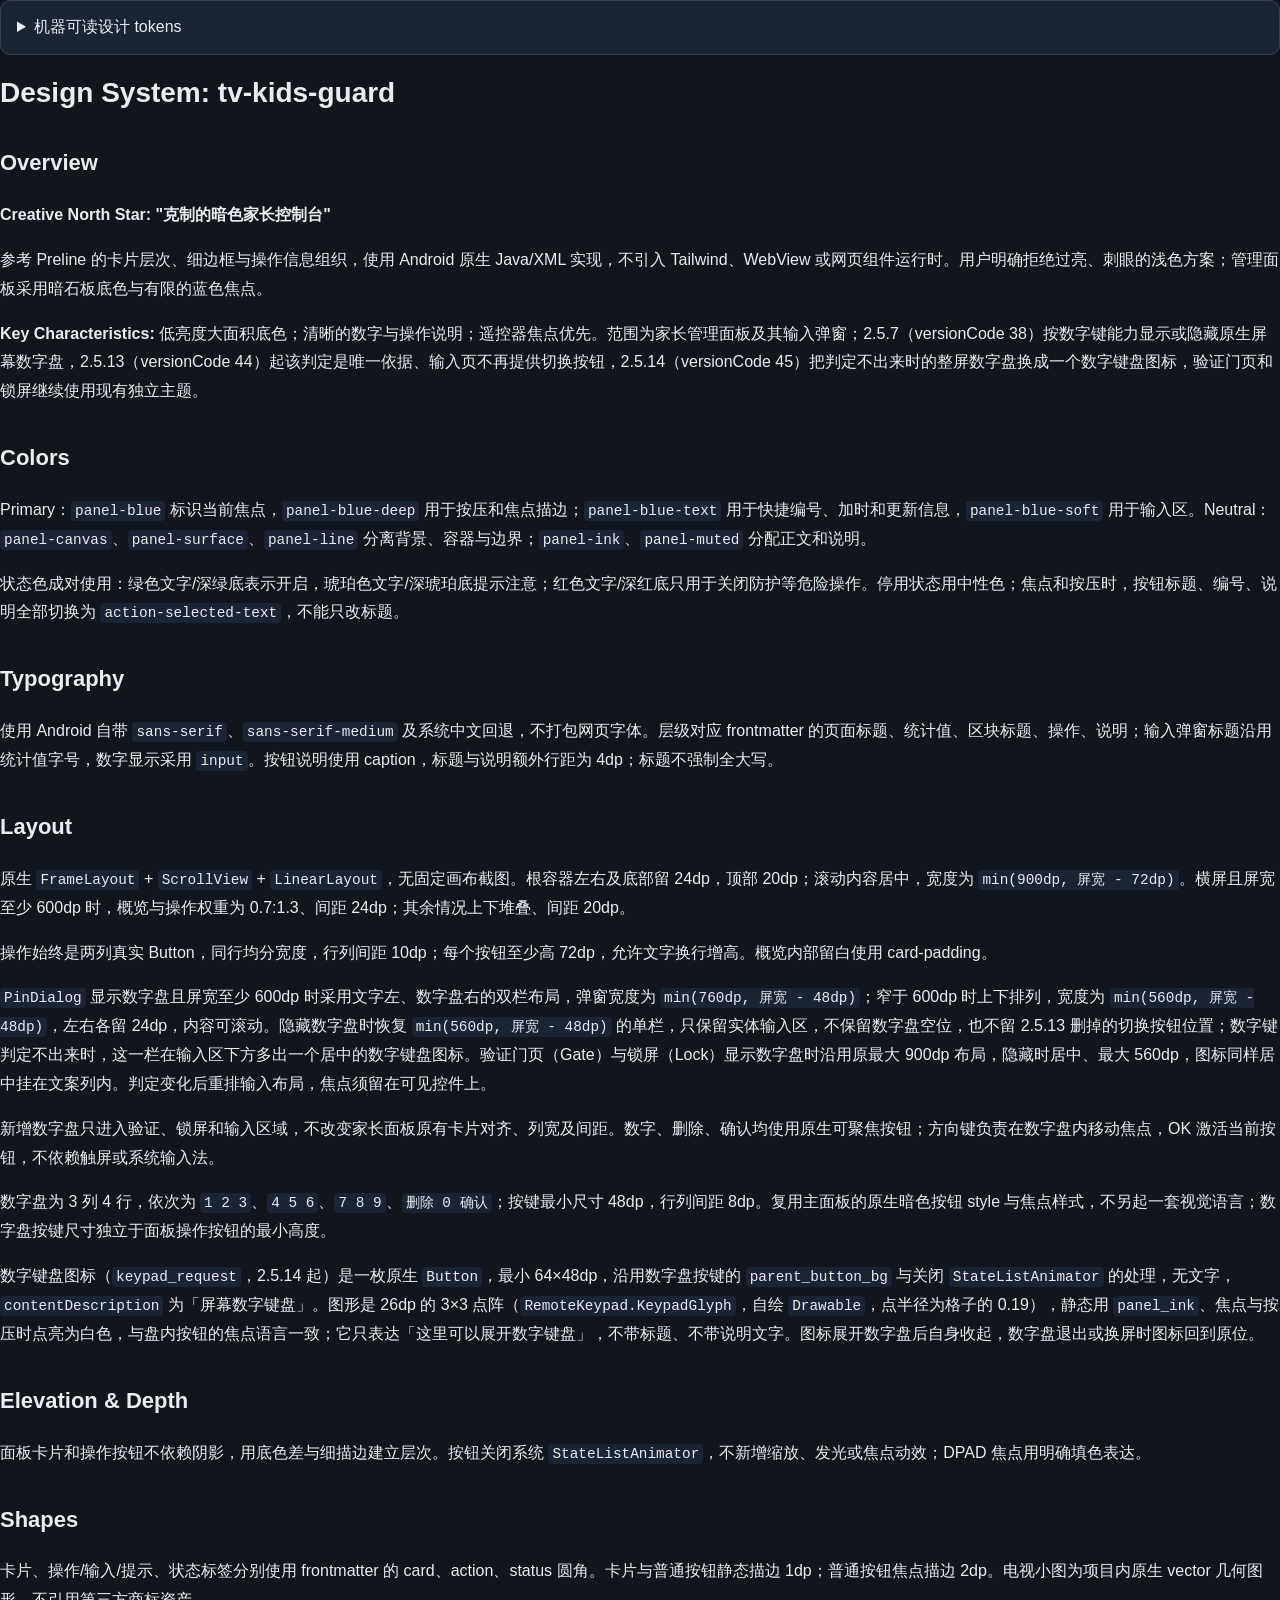
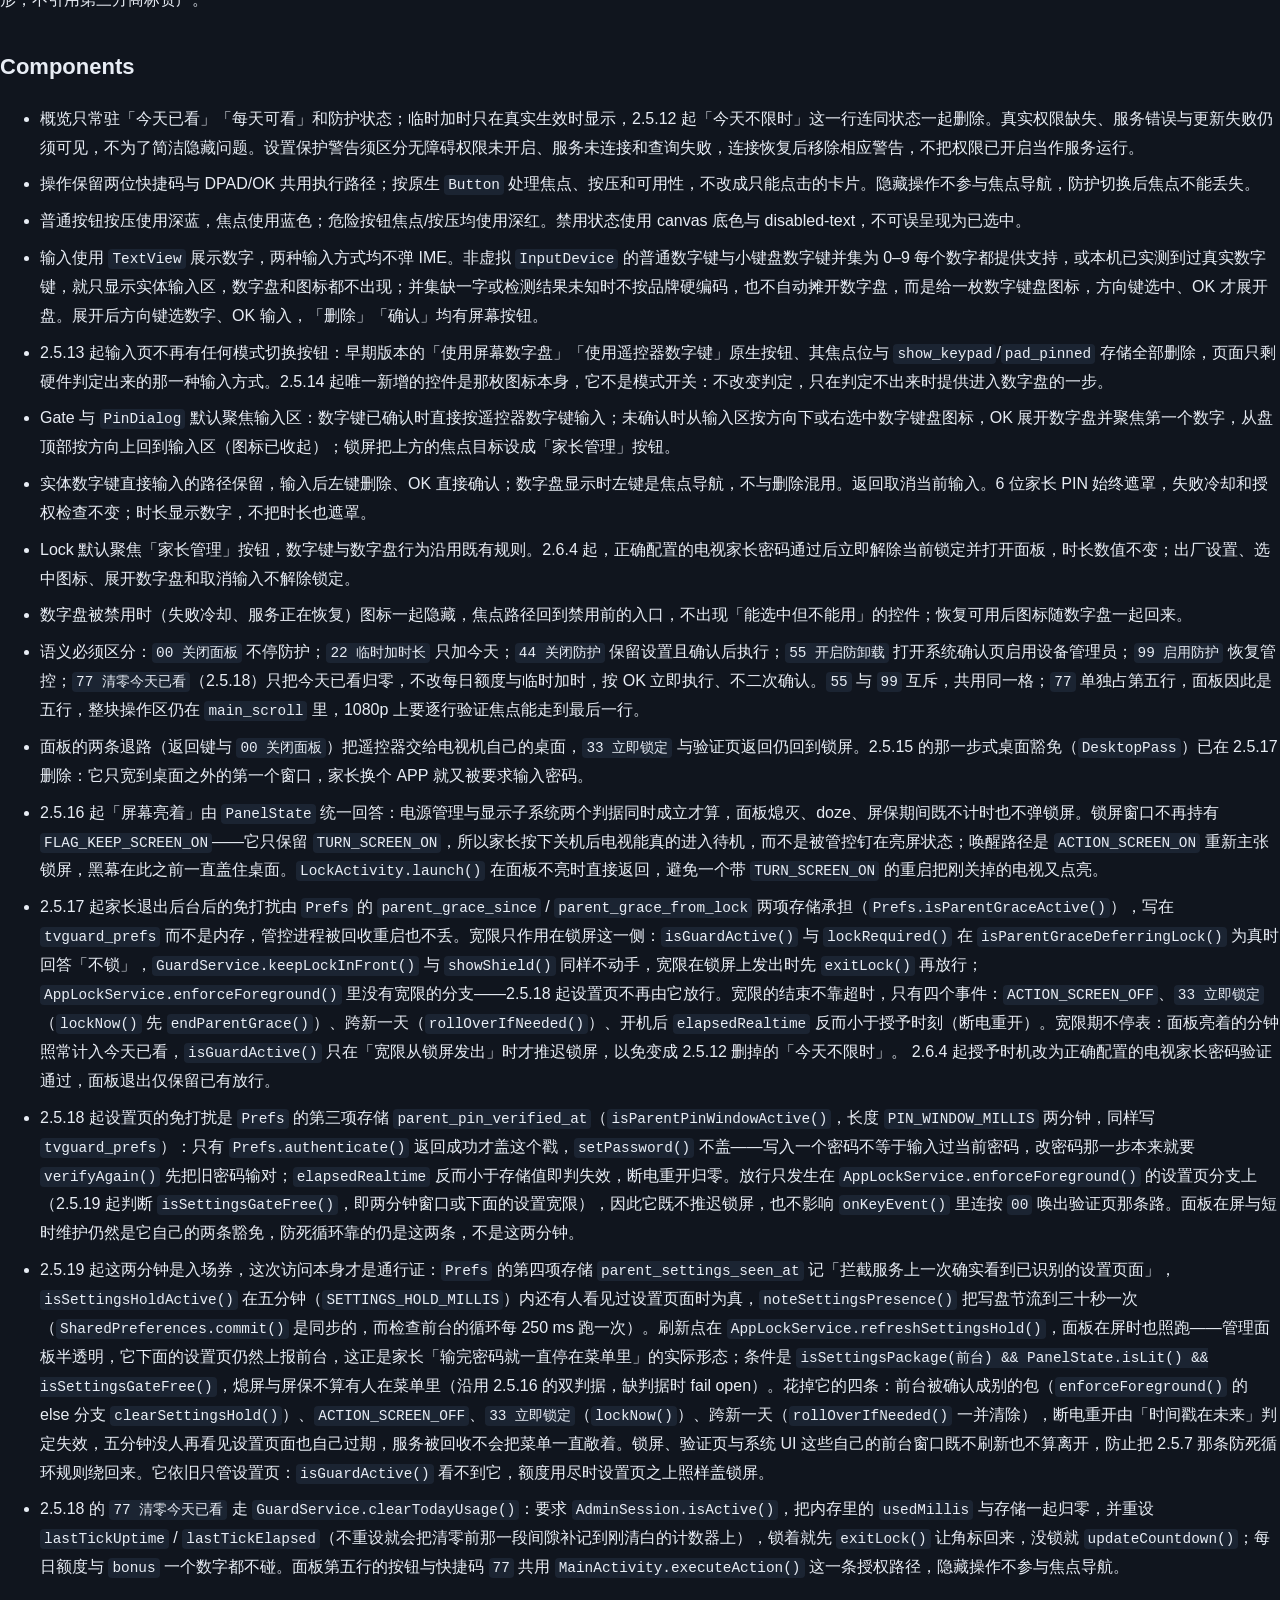
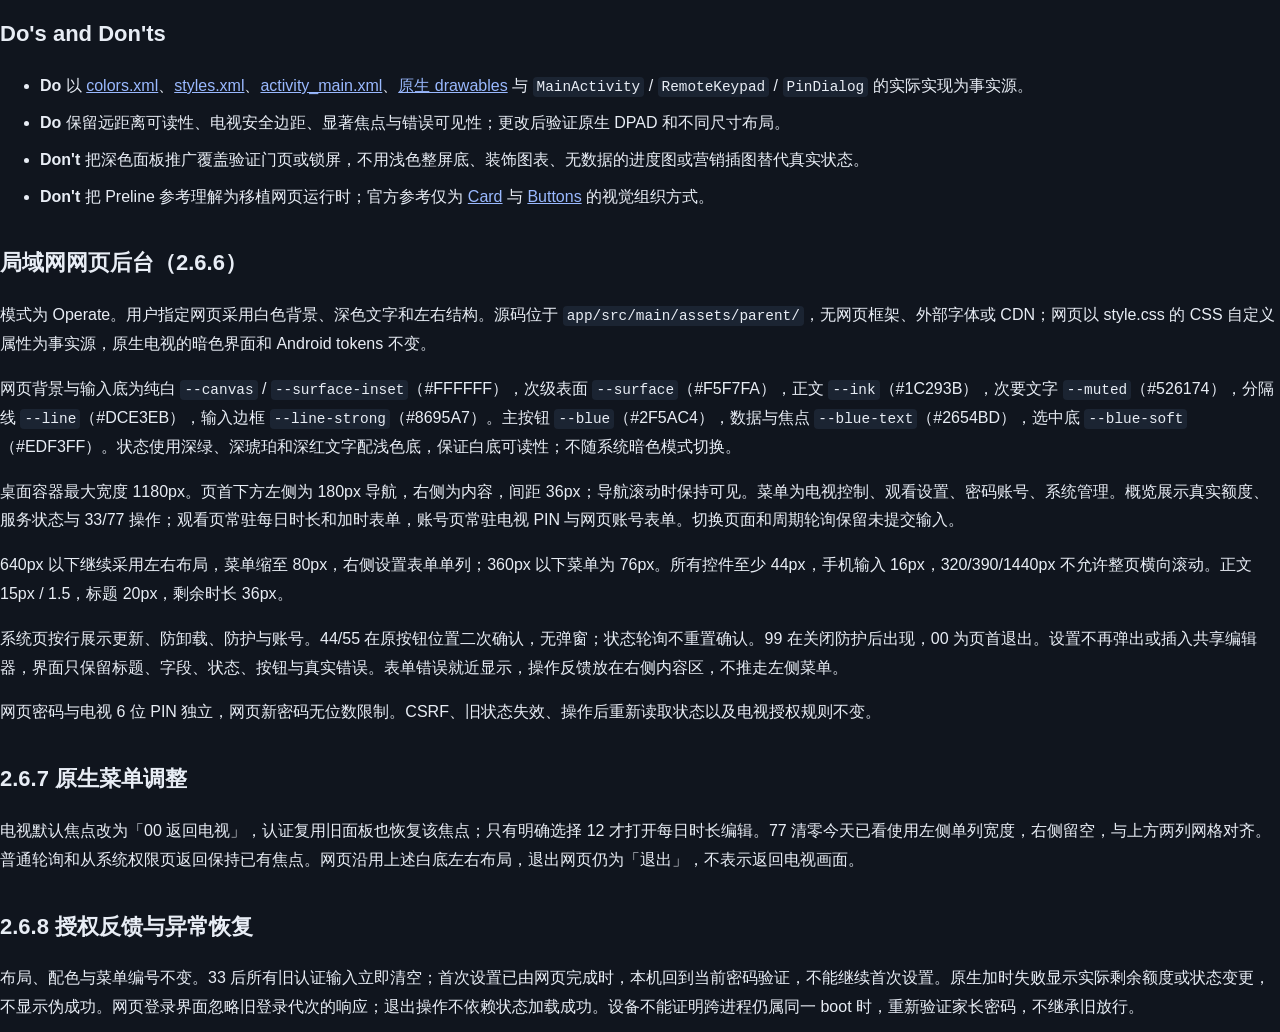
==== commit c4ec43ef: "feat: release 2.6.12 with shared-PIN LAN web console and lock hardening 同步 2.6.0 至 2.6.12（versionCod" ====
--- a/DESIGN.html
+++ b/DESIGN.html
@@ -6,7 +6,7 @@
 <title>Design System: tv-kids-guard</title>
 <style>html{color-scheme:dark}body{margin:0;background:#10151e;color:#e8edf5;font:16px/1.8 sans-serif}main{max-width:960px;margin:auto;padding:32px 24px 64px}h1{font-size:28px;line-height:1.35}h2{font-size:22px;margin-top:32px}p,li{overflow-wrap:anywhere}li+li{margin-top:8px}a{color:#9ab9ff}a:focus-visible,summary:focus-visible{outline:2px solid #9ab9ff;outline-offset:4px}code,pre{font-family:monospace;font-size:.9em}code{background:#1b2432;padding:2px 4px;border-radius:4px}details{padding:12px 16px;background:#1b2432;border:1px solid #354154;border-radius:10px}summary{cursor:pointer}pre{overflow:auto;line-height:1.5}.table-wrap{overflow:auto}table{border-collapse:collapse;width:100%}th,td{padding:8px 12px;border:1px solid #354154;text-align:left}footer{margin-top:40px;color:#a5b1c4;font-size:14px}@media(max-width:600px){main{padding:20px 16px 40px}h1{font-size:25px}}@media print{html{color-scheme:light}body{background:white;color:black;font-size:11pt}main{max-width:none;padding:0}a{color:inherit}code,details{background:transparent}pre{white-space:pre-wrap}h2{break-after:avoid}li,tr{break-inside:avoid}details{display:none}footer{color:#444}}</style>
 </head>
-<body><main>
+<body>
 <details><summary>机器可读设计 tokens</summary><pre>name: tv-kids-guard 家长管理
 description: 原生 Android TV 的克制暗色家长控制台，以遥控器焦点和清晰状态为中心。
 colors:
@@ -83,12 +83,12 @@
   <li>2.5.13 起输入页不再有任何模式切换按钮：早期版本的「使用屏幕数字盘」「使用遥控器数字键」原生按钮、其焦点位与 <code>show_keypad</code>/<code>pad_pinned</code> 存储全部删除，页面只剩硬件判定出来的那一种输入方式。2.5.14 起唯一新增的控件是那枚图标本身，它不是模式开关：不改变判定，只在判定不出来时提供进入数字盘的一步。</li>
   <li>Gate 与 <code>PinDialog</code> 默认聚焦输入区：数字键已确认时直接按遥控器数字键输入；未确认时从输入区按方向下或右选中数字键盘图标，OK 展开数字盘并聚焦第一个数字，从盘顶部按方向上回到输入区（图标已收起）；锁屏把上方的焦点目标设成「家长管理」按钮。</li>
   <li>实体数字键直接输入的路径保留，输入后左键删除、OK 直接确认；数字盘显示时左键是焦点导航，不与删除混用。返回取消当前输入。6 位家长 PIN 始终遮罩，失败冷却和授权检查不变；时长显示数字，不把时长也遮罩。</li>
-  <li>Lock 默认聚焦「家长管理」按钮，OK 进入家长验证；从该按钮出发，数字键未确认时方向下或右选中数字键盘图标、OK 展开数字盘，已确认时屏幕上没有数字盘也没有图标，直接按遥控器数字键即可。输入家长密码并确认只打开家长管理面板，锁屏仍在面板之下，2.5.17 起家长从面板退出换来的是到下一次待机为止的宽限而不是当天的免限时；选中图标、展开数字盘或返回取消输入均不解除锁定，进入面板也不送出一天的时长。提示文字相应说明「输入 6 位家长密码进入家长面板」，不写「解除限时」。</li>
+  <li>Lock 默认聚焦「家长管理」按钮，数字键与数字盘行为沿用既有规则。2.6.4 起，正确配置的电视家长密码通过后立即解除当前锁定并打开面板，时长数值不变；出厂设置、选中图标、展开数字盘和取消输入不解除锁定。</li>
   <li>数字盘被禁用时（失败冷却、服务正在恢复）图标一起隐藏，焦点路径回到禁用前的入口，不出现「能选中但不能用」的控件；恢复可用后图标随数字盘一起回来。</li>
   <li>语义必须区分：<code>00 关闭面板</code> 不停防护；<code>22 临时加时长</code> 只加今天；<code>44 关闭防护</code> 保留设置且确认后执行；<code>55 开启防卸载</code> 打开系统确认页启用设备管理员；<code>99 启用防护</code> 恢复管控；<code>77 清零今天已看</code>（2.5.18）只把今天已看归零，不改每日额度与临时加时，按 OK 立即执行、不二次确认。<code>55</code> 与 <code>99</code> 互斥，共用同一格；<code>77</code> 单独占第五行，面板因此是五行，整块操作区仍在 <code>main_scroll</code> 里，1080p 上要逐行验证焦点能走到最后一行。</li>
   <li>面板的两条退路（返回键与 <code>00 关闭面板</code>）把遥控器交给电视机自己的桌面，<code>33 立即锁定</code> 与验证页返回仍回到锁屏。2.5.15 的那一步式桌面豁免（<code>DesktopPass</code>）已在 2.5.17 删除：它只宽到桌面之外的第一个窗口，家长换个 APP 就又被要求输入密码。</li>
   <li>2.5.16 起「屏幕亮着」由 <code>PanelState</code> 统一回答：电源管理与显示子系统两个判据同时成立才算，面板熄灭、doze、屏保期间既不计时也不弹锁屏。锁屏窗口不再持有 <code>FLAG_KEEP_SCREEN_ON</code>——它只保留 <code>TURN_SCREEN_ON</code>，所以家长按下关机后电视能真的进入待机，而不是被管控钉在亮屏状态；唤醒路径是 <code>ACTION_SCREEN_ON</code> 重新主张锁屏，黑幕在此之前一直盖住桌面。<code>LockActivity.launch()</code> 在面板不亮时直接返回，避免一个带 <code>TURN_SCREEN_ON</code> 的重启把刚关掉的电视又点亮。</li>
-  <li>2.5.17 起家长退出后台后的免打扰由 <code>Prefs</code> 的 <code>parent_grace_since</code> / <code>parent_grace_from_lock</code> 两项存储承担（<code>Prefs.isParentGraceActive()</code>），写在 <code>tvguard_prefs</code> 而不是内存，管控进程被回收重启也不丢。宽限只作用在锁屏这一侧：<code>isGuardActive()</code> 与 <code>lockRequired()</code> 在 <code>isParentGraceDeferringLock()</code> 为真时回答「不锁」，<code>GuardService.keepLockInFront()</code> 与 <code>showShield()</code> 同样不动手，宽限在锁屏上发出时先 <code>exitLock()</code> 再放行；<code>AppLockService.enforceForeground()</code> 里没有宽限的分支——2.5.18 起设置页不再由它放行。宽限的结束不靠超时，只有四个事件：<code>ACTION_SCREEN_OFF</code>、<code>33 立即锁定</code>（<code>lockNow()</code> 先 <code>endParentGrace()</code>）、跨新一天（<code>rollOverIfNeeded()</code>）、开机后 <code>elapsedRealtime</code> 反而小于授予时刻（断电重开）。宽限期不停表：面板亮着的分钟照常计入今天已看，<code>isGuardActive()</code> 只在「宽限从锁屏发出」时才推迟锁屏，以免变成 2.5.12 删掉的「今天不限时」。</li>
+  <li>2.5.17 起家长退出后台后的免打扰由 <code>Prefs</code> 的 <code>parent_grace_since</code> / <code>parent_grace_from_lock</code> 两项存储承担（<code>Prefs.isParentGraceActive()</code>），写在 <code>tvguard_prefs</code> 而不是内存，管控进程被回收重启也不丢。宽限只作用在锁屏这一侧：<code>isGuardActive()</code> 与 <code>lockRequired()</code> 在 <code>isParentGraceDeferringLock()</code> 为真时回答「不锁」，<code>GuardService.keepLockInFront()</code> 与 <code>showShield()</code> 同样不动手，宽限在锁屏上发出时先 <code>exitLock()</code> 再放行；<code>AppLockService.enforceForeground()</code> 里没有宽限的分支——2.5.18 起设置页不再由它放行。宽限的结束不靠超时，只有四个事件：<code>ACTION_SCREEN_OFF</code>、<code>33 立即锁定</code>（<code>lockNow()</code> 先 <code>endParentGrace()</code>）、跨新一天（<code>rollOverIfNeeded()</code>）、开机后 <code>elapsedRealtime</code> 反而小于授予时刻（断电重开）。宽限期不停表：面板亮着的分钟照常计入今天已看，<code>isGuardActive()</code> 只在「宽限从锁屏发出」时才推迟锁屏，以免变成 2.5.12 删掉的「今天不限时」。 2.6.4 起授予时机改为正确配置的电视家长密码验证通过，面板退出仅保留已有放行。</li>
   <li>2.5.18 起设置页的免打扰是 <code>Prefs</code> 的第三项存储 <code>parent_pin_verified_at</code>（<code>isParentPinWindowActive()</code>，长度 <code>PIN_WINDOW_MILLIS</code> 两分钟，同样写 <code>tvguard_prefs</code>）：只有 <code>Prefs.authenticate()</code> 返回成功才盖这个戳，<code>setPassword()</code> 不盖——写入一个密码不等于输入过当前密码，改密码那一步本来就要 <code>verifyAgain()</code> 先把旧密码输对；<code>elapsedRealtime</code> 反而小于存储值即判失效，断电重开归零。放行只发生在 <code>AppLockService.enforceForeground()</code> 的设置页分支上（2.5.19 起判断 <code>isSettingsGateFree()</code>，即两分钟窗口或下面的设置宽限），因此它既不推迟锁屏，也不影响 <code>onKeyEvent()</code> 里连按 <code>00</code> 唤出验证页那条路。面板在屏与短时维护仍然是它自己的两条豁免，防死循环靠的仍是这两条，不是这两分钟。</li>
   <li>2.5.19 起这两分钟是入场券，这次访问本身才是通行证：<code>Prefs</code> 的第四项存储 <code>parent_settings_seen_at</code> 记「拦截服务上一次确实看到已识别的设置页面」，<code>isSettingsHoldActive()</code> 在五分钟（<code>SETTINGS_HOLD_MILLIS</code>）内还有人看见过设置页面时为真，<code>noteSettingsPresence()</code> 把写盘节流到三十秒一次（<code>SharedPreferences.commit()</code> 是同步的，而检查前台的循环每 250 ms 跑一次）。刷新点在 <code>AppLockService.refreshSettingsHold()</code>，面板在屏时也照跑——管理面板半透明，它下面的设置页仍然上报前台，这正是家长「输完密码就一直停在菜单里」的实际形态；条件是 <code>isSettingsPackage(前台) &amp;&amp; PanelState.isLit() &amp;&amp; isSettingsGateFree()</code>，熄屏与屏保不算有人在菜单里（沿用 2.5.16 的双判据，缺判据时 fail open）。花掉它的四条：前台被确认成别的包（<code>enforceForeground()</code> 的 else 分支 <code>clearSettingsHold()</code>）、<code>ACTION_SCREEN_OFF</code>、<code>33 立即锁定</code>（<code>lockNow()</code>）、跨新一天（<code>rollOverIfNeeded()</code> 一并清除），断电重开由「时间戳在未来」判定失效，五分钟没人再看见设置页面也自己过期，服务被回收不会把菜单一直敞着。锁屏、验证页与系统 UI 这些自己的前台窗口既不刷新也不算离开，防止把 2.5.7 那条防死循环规则绕回来。它依旧只管设置页：<code>isGuardActive()</code> 看不到它，额度用尽时设置页之上照样盖锁屏。</li>
   <li>2.5.18 的 <code>77 清零今天已看</code> 走 <code>GuardService.clearTodayUsage()</code>：要求 <code>AdminSession.isActive()</code>，把内存里的 <code>usedMillis</code> 与存储一起归零，并重设 <code>lastTickUptime</code> / <code>lastTickElapsed</code>（不重设就会把清零前那一段间隙补记到刚清白的计数器上），锁着就先 <code>exitLock()</code> 让角标回来，没锁就 <code>updateCountdown()</code>；每日额度与 <code>bonus</code> 一个数字都不碰。面板第五行的按钮与快捷码 <code>77</code> 共用 <code>MainActivity.executeAction()</code> 这一条授权路径，隐藏操作不参与焦点导航。</li>
@@ -100,6 +100,16 @@
   <li><strong>Don't</strong> 把深色面板推广覆盖验证门页或锁屏，不用浅色整屏底、装饰图表、无数据的进度图或营销插图替代真实状态。</li>
   <li><strong>Don't</strong> 把 Preline 参考理解为移植网页运行时；官方参考仅为 <a href="https://preline.co/docs/components/card.html">Card</a> 与 <a href="https://preline.co/docs/components/buttons.html">Buttons</a> 的视觉组织方式。</li>
 </ul>
-<footer>本文是 <a href="DESIGN.md">DESIGN.md</a> 的独立 HTML 阅读与打印版本，不是应用界面。</footer>
-</main></body>
+<h2>局域网网页后台（2.6.6）</h2>
+<p>模式为 Operate。用户指定网页采用白色背景、深色文字和左右结构。源码位于 <code>app/src/main/assets/parent/</code>，无网页框架、外部字体或 CDN；网页以 style.css 的 CSS 自定义属性为事实源，原生电视的暗色界面和 Android tokens 不变。</p>
+<p>网页背景与输入底为纯白 <code>--canvas</code> / <code>--surface-inset</code>（#FFFFFF），次级表面 <code>--surface</code>（#F5F7FA），正文 <code>--ink</code>（#1C293B），次要文字 <code>--muted</code>（#526174），分隔线 <code>--line</code>（#DCE3EB），输入边框 <code>--line-strong</code>（#8695A7）。主按钮 <code>--blue</code>（#2F5AC4），数据与焦点 <code>--blue-text</code>（#2654BD），选中底 <code>--blue-soft</code>（#EDF3FF）。状态使用深绿、深琥珀和深红文字配浅色底，保证白底可读性；不随系统暗色模式切换。</p>
+<p>桌面容器最大宽度 1180px。页首下方左侧为 180px 导航，右侧为内容，间距 36px；导航滚动时保持可见。菜单为电视控制、观看设置、密码账号、系统管理。概览展示真实额度、服务状态与 33/77 操作；观看页常驻每日时长和加时表单，账号页常驻电视 PIN 与网页账号表单。切换页面和周期轮询保留未提交输入。</p>
+<p>640px 以下继续采用左右布局，菜单缩至 80px，右侧设置表单单列；360px 以下菜单为 76px。所有控件至少 44px，手机输入 16px，320/390/1440px 不允许整页横向滚动。正文 15px / 1.5，标题 20px，剩余时长 36px。</p>
+<p>系统页按行展示更新、防卸载、防护与账号。44/55 在原按钮位置二次确认，无弹窗；状态轮询不重置确认。99 在关闭防护后出现，00 为页首退出。设置不再弹出或插入共享编辑器，界面只保留标题、字段、状态、按钮与真实错误。表单错误就近显示，操作反馈放在右侧内容区，不推走左侧菜单。</p>
+<p>网页密码与电视 6 位 PIN 独立，网页新密码无位数限制。CSRF、旧状态失效、操作后重新读取状态以及电视授权规则不变。</p>
+<h2>2.6.7 原生菜单调整</h2>
+<p>电视默认焦点改为「00 返回电视」，认证复用旧面板也恢复该焦点；只有明确选择 12 才打开每日时长编辑。77 清零今天已看使用左侧单列宽度，右侧留空，与上方两列网格对齐。普通轮询和从系统权限页返回保持已有焦点。网页沿用上述白底左右布局，退出网页仍为「退出」，不表示返回电视画面。</p>
+<h2>2.6.8 授权反馈与异常恢复</h2>
+<p>布局、配色与菜单编号不变。33 后所有旧认证输入立即清空；首次设置已由网页完成时，本机回到当前密码验证，不能继续首次设置。原生加时失败显示实际剩余额度或状态变更，不显示伪成功。网页登录界面忽略旧登录代次的响应；退出操作不依赖状态加载成功。设备不能证明跨进程仍属同一 boot 时，重新验证家长密码，不继承旧放行。</p>
+</body>
 </html>
